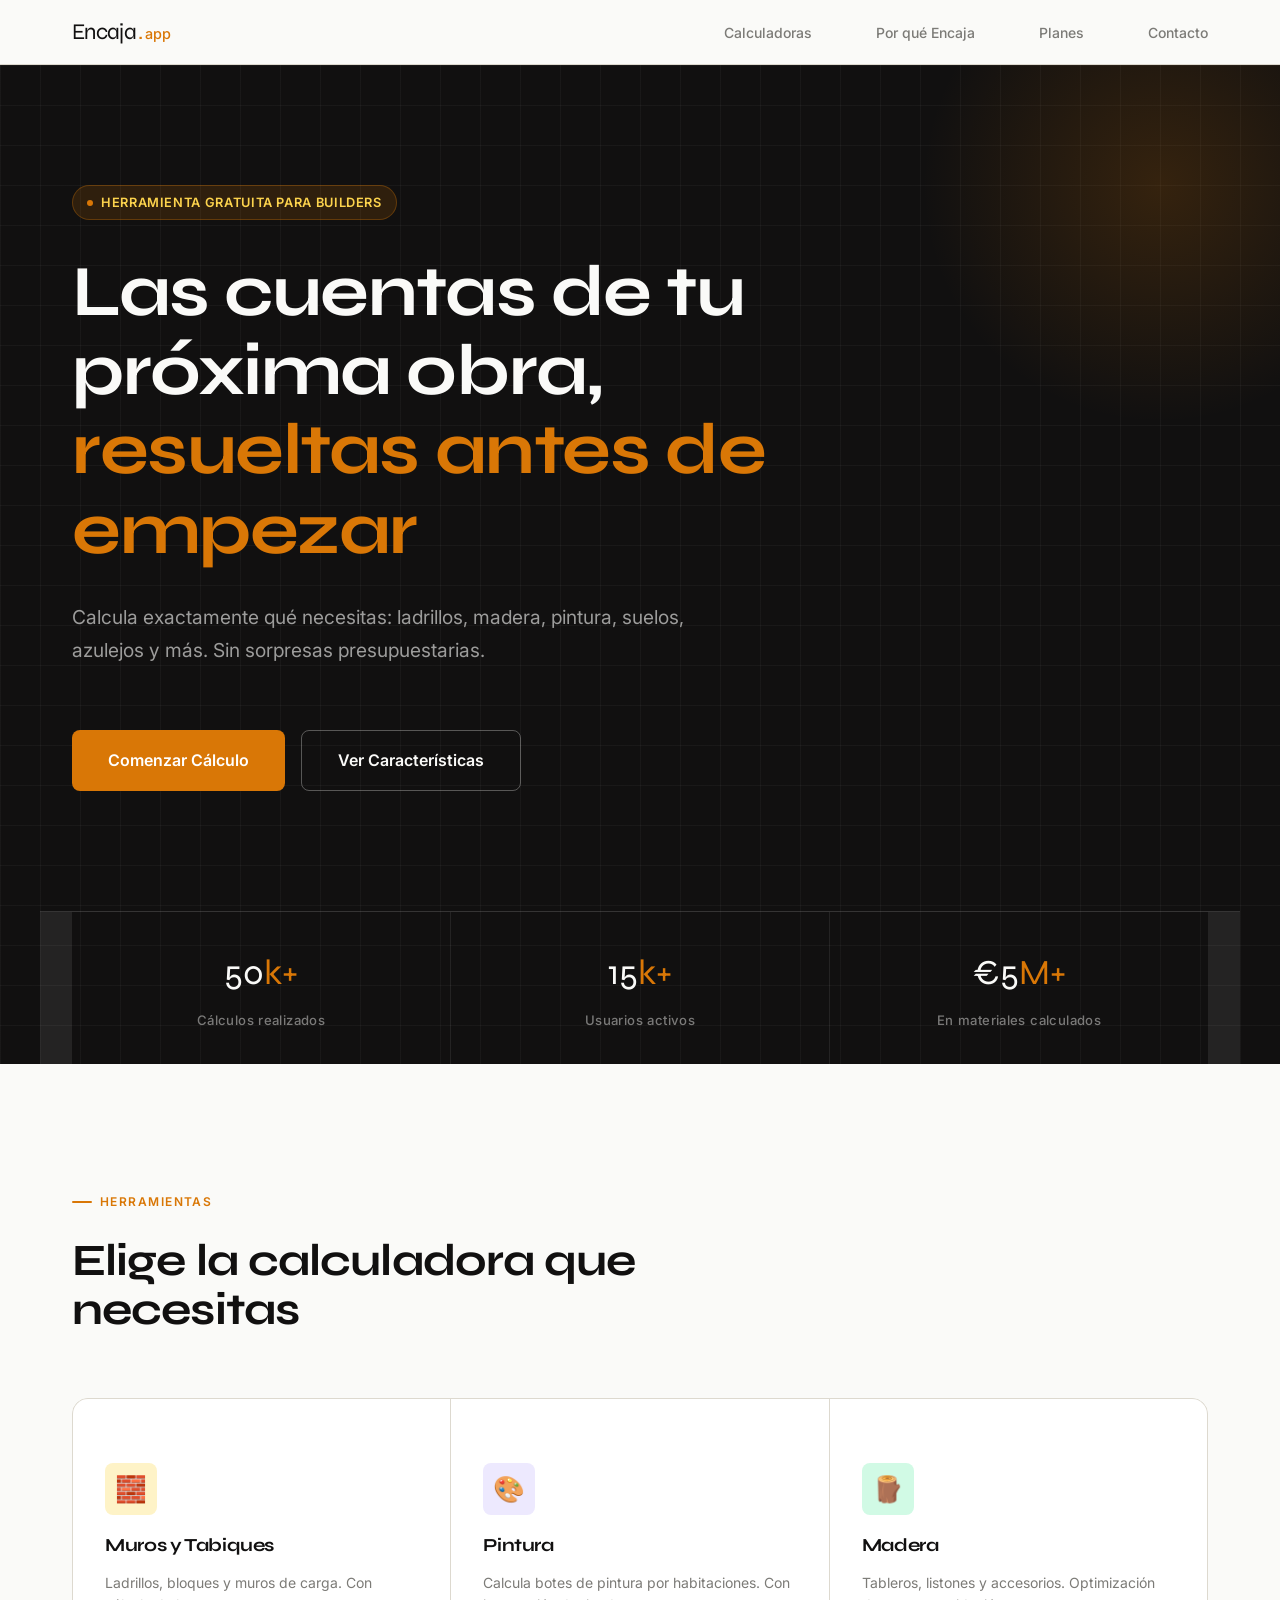
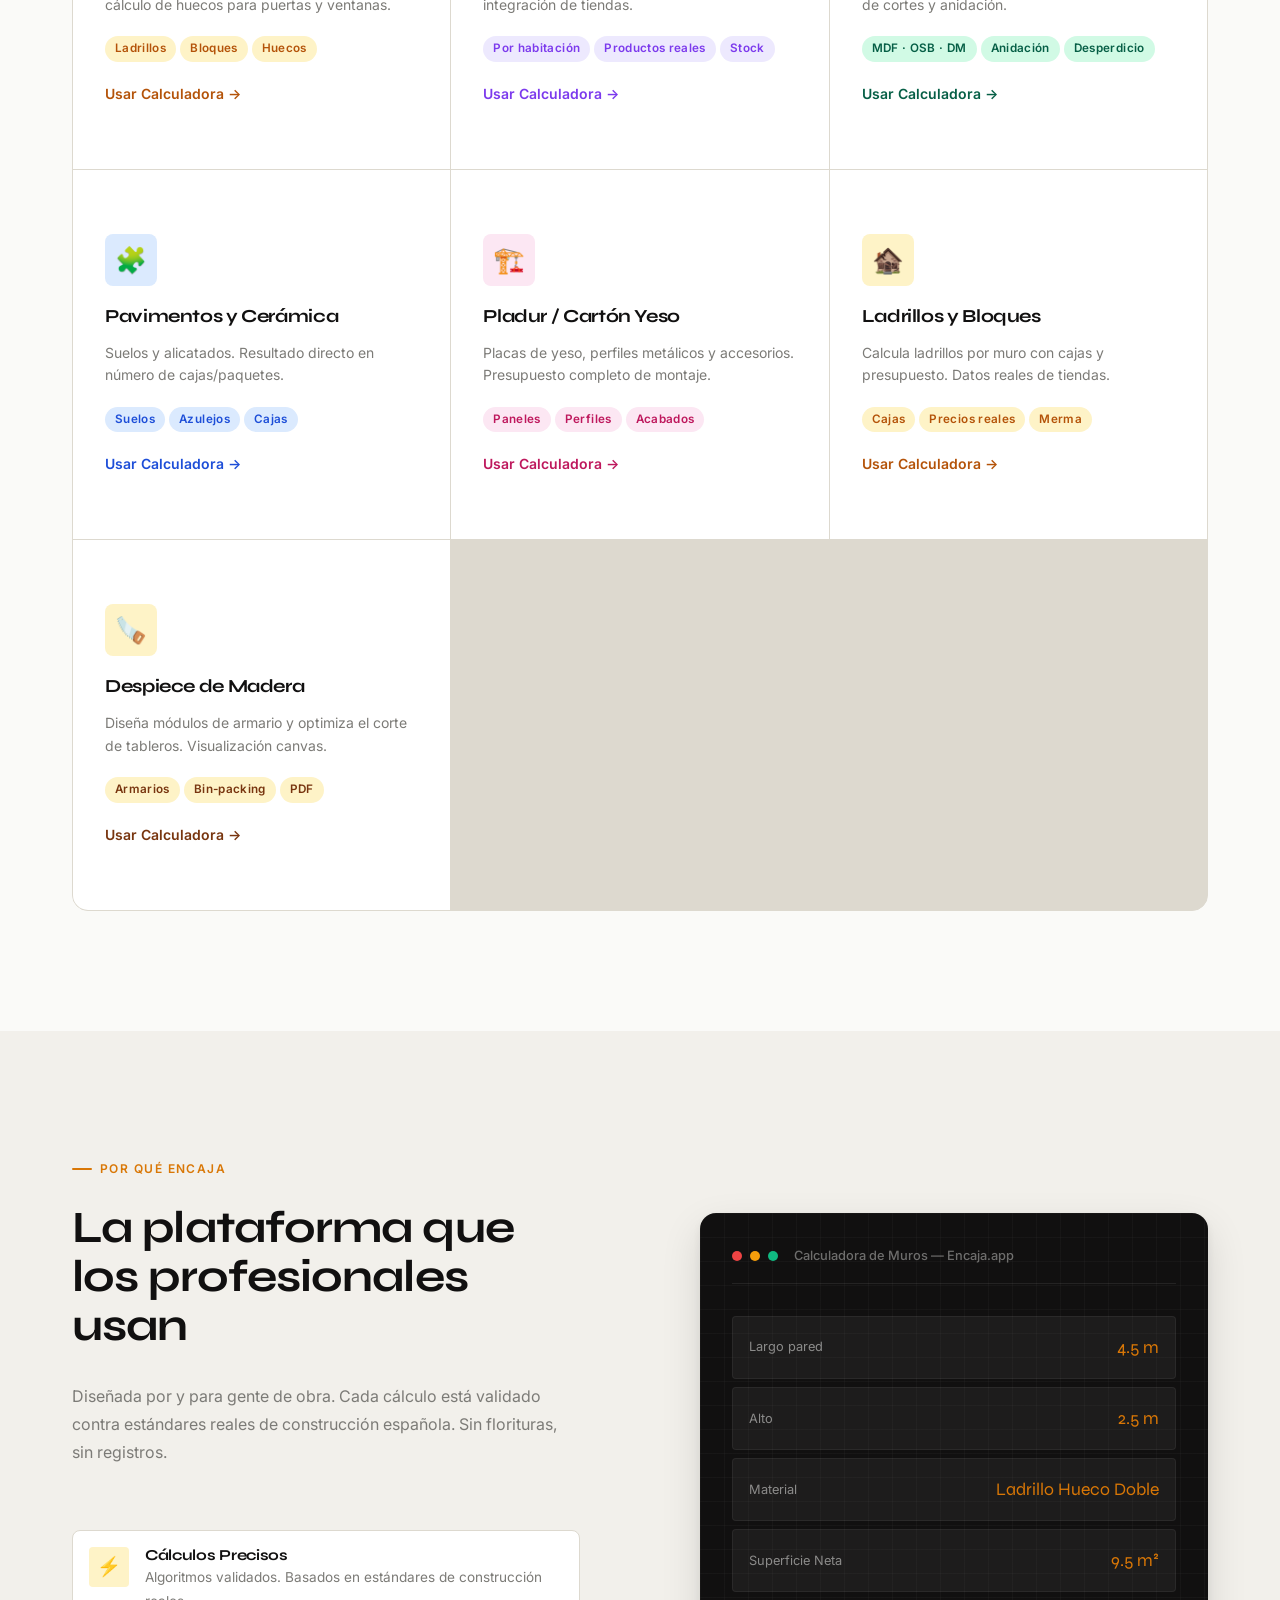
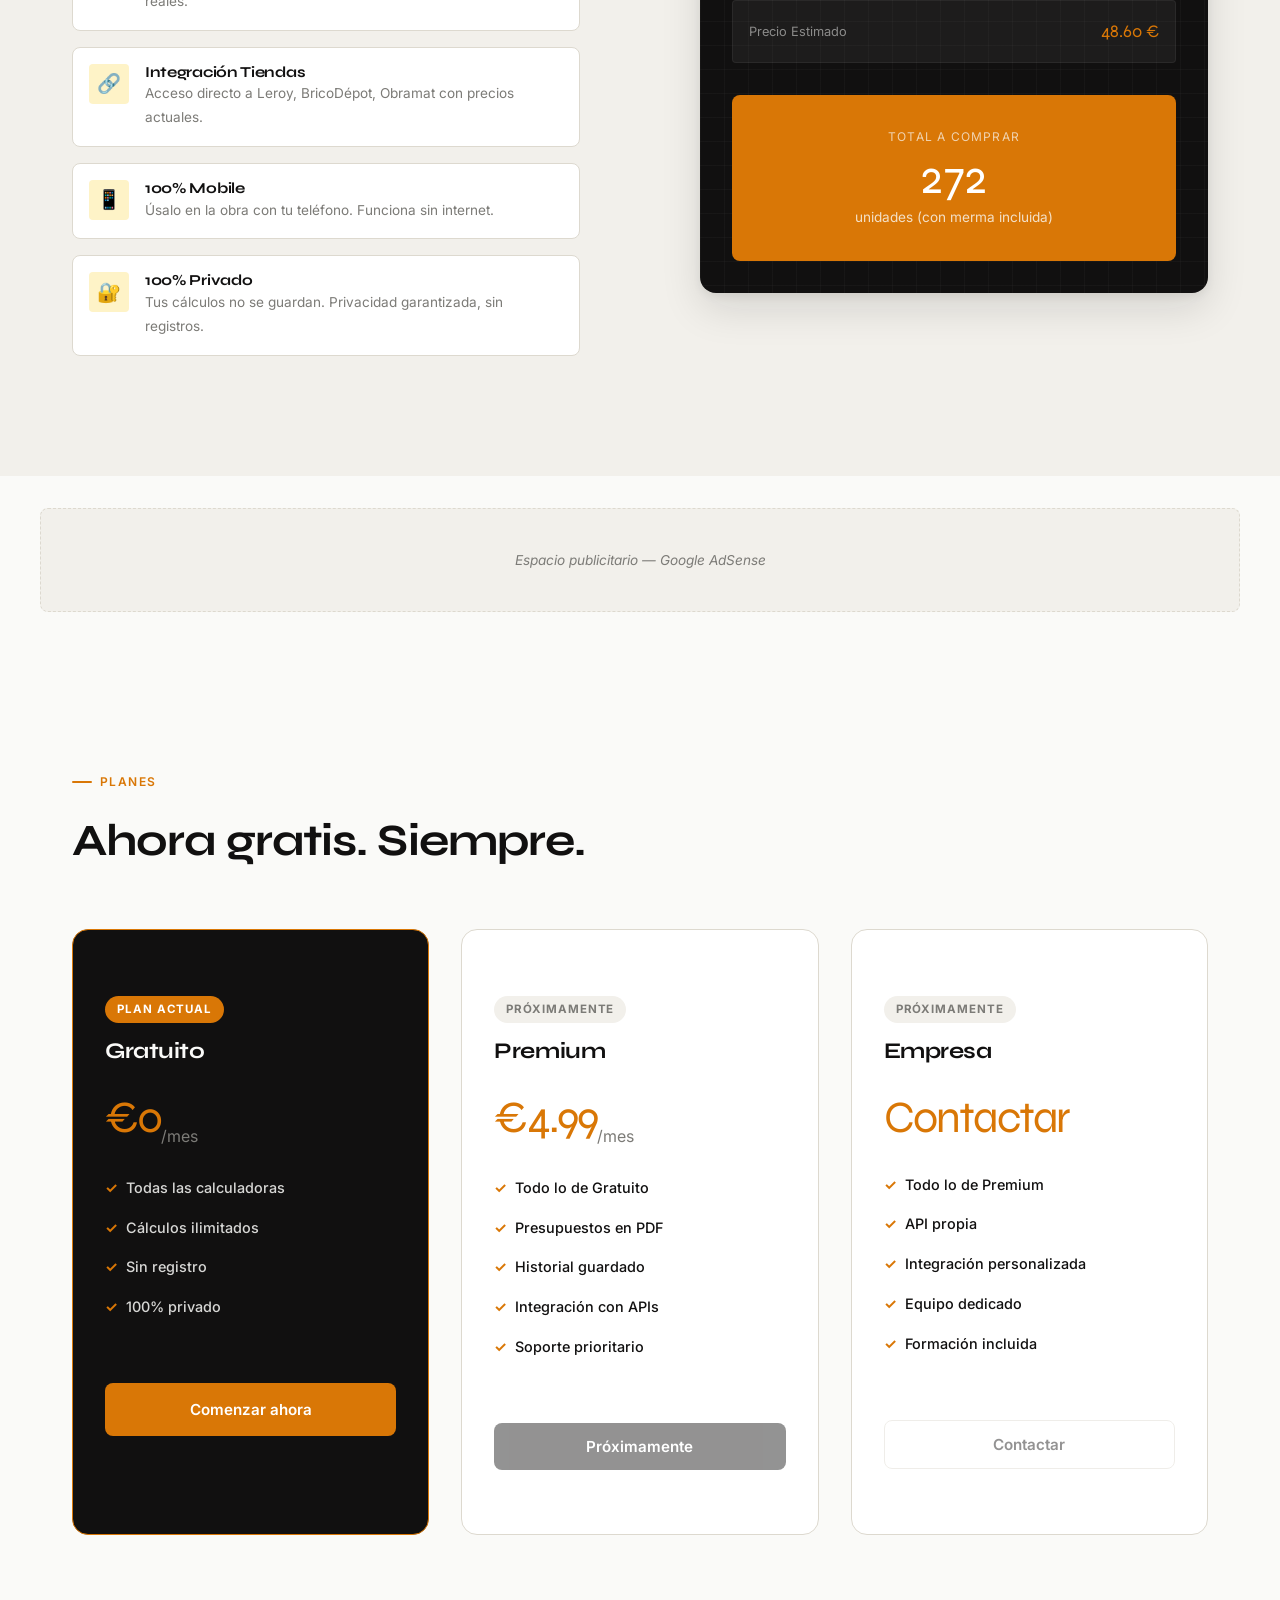
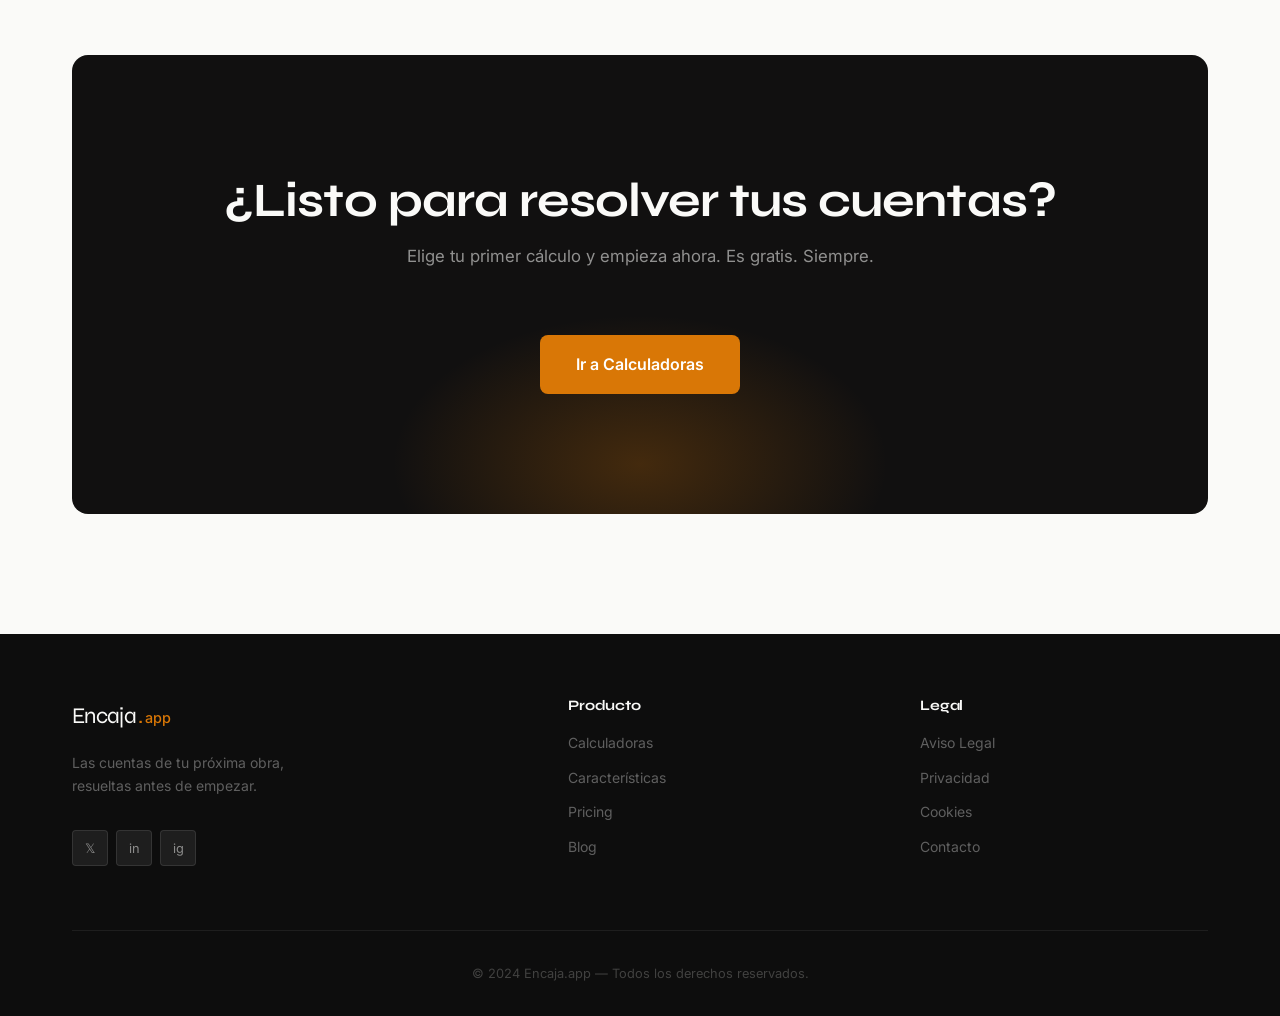
==== index.html @ 789b79a7 "v1.0 — Encaja.app completo: 7 calculadoras con productos reales - Muros y Tabiques (selector de ladr" ====
<!DOCTYPE html>
<html lang="es">
<head>
    <meta charset="UTF-8">
    <meta name="viewport" content="width=device-width, initial-scale=1.0">
    <meta name="description" content="Encaja.app - Las cuentas de tu próxima obra, resueltas antes de empezar. Calcula ladrillos, madera, pintura, suelos y más.">
    <title>Encaja.app - Calculadoras de Construcción</title>

    <!-- Fuentes: Syne (display) + Inter (body) -->
    <link rel="preconnect" href="https://fonts.googleapis.com">
    <link rel="preconnect" href="https://fonts.gstatic.com" crossorigin>
    <link href="https://fonts.googleapis.com/css2?family=Syne:wght@700;800&family=Inter:wght@300;400;500;600&display=swap" rel="stylesheet">

    <style>
    /* ====================================================
       VARIABLES & TOKENS
    ==================================================== */
    :root {
        /* Core palette */
        --ink:      #111010;
        --clay:     #D97706;   /* ámbar cálido — acento principal */
        --clay-light: #FEF3C7;
        --sage:     #065F46;   /* verde oscuro — acento secundario */
        --chalk:    #FAFAF8;   /* fondo cálido */
        --stone:    #F2F0EB;   /* alternancia de secciones */
        --mist:     #DDD9CF;   /* bordes */
        --dust:     #7C7B77;   /* texto secundario */

        /* Colores únicos por calculadora */
        --c-muros:       #B45309;
        --c-pintura:     #7C3AED;
        --c-madera:      #065F46;
        --c-pavimentos:  #1D4ED8;
        --c-pladur:      #BE185D;

        /* Tipografía */
        --font-display: 'Syne', sans-serif;
        --font-body:    'Inter', sans-serif;

        /* Espaciado base */
        --space-xs: 4px;
        --space-sm: 8px;
        --space-md: 16px;
        --space-lg: 32px;
        --space-xl: 64px;
        --space-2xl: 120px;

        /* Border radius */
        --radius-sm:  4px;
        --radius-md:  8px;
        --radius-lg: 16px;

        /* Sombras */
        --shadow-sm: 0 1px 3px rgba(17,16,16,.08), 0 1px 2px rgba(17,16,16,.04);
        --shadow-md: 0 4px 12px rgba(17,16,16,.10), 0 2px 4px rgba(17,16,16,.06);
        --shadow-lg: 0 16px 40px rgba(17,16,16,.12), 0 4px 8px rgba(17,16,16,.06);

        /* Transiciones */
        --ease: cubic-bezier(.16,1,.3,1);
        --duration: 300ms;
    }

    /* ====================================================
       RESET
    ==================================================== */
    *, *::before, *::after { box-sizing: border-box; margin: 0; padding: 0; }

    html { scroll-behavior: smooth; font-size: 16px; }

    body {
        font-family: var(--font-body);
        background: var(--chalk);
        color: var(--ink);
        line-height: 1.65;
        -webkit-font-smoothing: antialiased;
    }

    img { display: block; max-width: 100%; }

    a { color: inherit; }

    h1, h2, h3, h4 {
        font-family: var(--font-display);
        line-height: 1.1;
        letter-spacing: -0.02em;
    }

    p { color: var(--dust); }

    /* ====================================================
       UTILIDADES
    ==================================================== */
    .container {
        width: min(1200px, 100%);
        margin-inline: auto;
        padding-inline: var(--space-lg);
    }

    @media (max-width: 768px) {
        .container { padding-inline: var(--space-md); }
    }

    .section-label {
        display: inline-flex;
        align-items: center;
        gap: var(--space-sm);
        font-size: .75rem;
        font-weight: 600;
        letter-spacing: .12em;
        text-transform: uppercase;
        color: var(--clay);
        margin-bottom: var(--space-md);
    }

    .section-label::before {
        content: '';
        display: block;
        width: 20px;
        height: 2px;
        background: var(--clay);
        border-radius: 2px;
    }

    /* ====================================================
       BOTONES
    ==================================================== */
    .btn {
        display: inline-flex;
        align-items: center;
        justify-content: center;
        gap: var(--space-sm);
        padding: 14px 28px;
        border-radius: var(--radius-md);
        font-family: var(--font-body);
        font-size: .95rem;
        font-weight: 600;
        text-decoration: none;
        border: none;
        cursor: pointer;
        transition: transform var(--duration) var(--ease),
                    box-shadow var(--duration) var(--ease),
                    background var(--duration) var(--ease);
        white-space: nowrap;
    }

    .btn-primary {
        background: var(--clay);
        color: white;
    }

    .btn-primary:hover {
        background: #B45309;
        transform: translateY(-2px);
        box-shadow: 0 8px 24px rgba(217,119,6,.35);
    }

    .btn-ghost {
        background: transparent;
        color: var(--chalk);
        border: 1.5px solid rgba(250,250,248,.3);
    }

    .btn-ghost:hover {
        background: rgba(250,250,248,.10);
        border-color: rgba(250,250,248,.6);
    }

    .btn-outline {
        background: white;
        color: var(--ink);
        border: 1.5px solid var(--mist);
    }

    .btn-outline:hover {
        border-color: var(--clay);
        color: var(--clay);
    }

    .btn-lg {
        padding: 16px 36px;
        font-size: 1rem;
    }

    .btn:disabled {
        opacity: .45;
        cursor: not-allowed;
        pointer-events: none;
    }

    /* ====================================================
       NAVBAR
    ==================================================== */
    .navbar {
        position: sticky;
        top: 0;
        z-index: 100;
        background: rgba(250,250,248,.95);
        backdrop-filter: blur(12px);
        border-bottom: 1px solid var(--mist);
    }

    .nav-inner {
        display: flex;
        align-items: center;
        justify-content: space-between;
        height: 64px;
    }

    .logo {
        display: flex;
        align-items: baseline;
        gap: 2px;
        text-decoration: none;
    }

    .logo-main {
        font-family: var(--font-display);
        font-size: 1.4rem;
        color: var(--ink);
        letter-spacing: -.03em;
    }

    .logo-dot {
        font-family: var(--font-display);
        font-size: 1.4rem;
        color: var(--clay);
    }

    .logo-ext {
        font-family: var(--font-body);
        font-size: .9rem;
        font-weight: 500;
        color: var(--clay);
    }

    .nav-links {
        display: flex;
        list-style: none;
        gap: var(--space-xl);
    }

    .nav-links a {
        text-decoration: none;
        font-size: .875rem;
        font-weight: 500;
        color: var(--dust);
        transition: color var(--duration);
    }

    .nav-links a:hover { color: var(--ink); }

    @media (max-width: 768px) {
        .nav-links { gap: var(--space-lg); }
        .nav-links a { font-size: .8rem; }
    }

    @media (max-width: 480px) {
        .nav-links { display: none; }
    }

    /* ====================================================
       HERO
    ==================================================== */
    .hero {
        background: var(--ink);
        color: var(--chalk);
        padding-top: var(--space-2xl);
        padding-bottom: 0;
        overflow: hidden;
        position: relative;
    }

    /* Patrón de cuadrícula de obra */
    .hero::before {
        content: '';
        position: absolute;
        inset: 0;
        background-image:
            linear-gradient(rgba(250,250,248,.04) 1px, transparent 1px),
            linear-gradient(90deg, rgba(250,250,248,.04) 1px, transparent 1px);
        background-size: 40px 40px;
        pointer-events: none;
    }

    /* Acento de color cálido en esquina */
    .hero::after {
        content: '';
        position: absolute;
        top: -120px;
        right: -120px;
        width: 480px;
        height: 480px;
        background: radial-gradient(circle, rgba(217,119,6,.18) 0%, transparent 70%);
        pointer-events: none;
    }

    .hero-inner {
        position: relative;
        z-index: 1;
    }

    .hero-tag {
        display: inline-flex;
        align-items: center;
        gap: var(--space-sm);
        background: rgba(217,119,6,.15);
        border: 1px solid rgba(217,119,6,.30);
        border-radius: 100px;
        padding: 6px 14px;
        font-size: .8rem;
        font-weight: 600;
        color: #FCD34D;
        letter-spacing: .05em;
        text-transform: uppercase;
        margin-bottom: var(--space-lg);
    }

    .hero-tag::before {
        content: '';
        display: block;
        width: 6px;
        height: 6px;
        background: var(--clay);
        border-radius: 50%;
    }

    .hero-title {
        font-size: clamp(2.4rem, 6vw, 4.5rem);
        color: var(--chalk);
        max-width: 14ch;
        margin-bottom: var(--space-lg);
    }

    .hero-title em {
        font-style: normal;
        color: var(--clay);
    }

    .hero-subtitle {
        font-size: clamp(1rem, 2vw, 1.2rem);
        color: rgba(250,250,248,.6);
        max-width: 52ch;
        font-weight: 400;
        margin-bottom: var(--space-xl);
        line-height: 1.7;
    }

    .hero-cta {
        display: flex;
        gap: var(--space-md);
        flex-wrap: wrap;
    }

    .hero-bottom {
        margin-top: var(--space-2xl);
        border-top: 1px solid rgba(250,250,248,.08);
        display: grid;
        grid-template-columns: repeat(3, 1fr);
        gap: 1px;
        background: rgba(250,250,248,.08);
    }

    .hero-stat {
        padding: var(--space-lg) 0;
        text-align: center;
        background: var(--ink);
    }

    .hero-stat-num {
        font-family: var(--font-display);
        font-size: 2.2rem;
        color: var(--chalk);
        display: block;
        margin-bottom: var(--space-xs);
    }

    .hero-stat-num span {
        color: var(--clay);
    }

    .hero-stat-label {
        font-size: .82rem;
        color: rgba(250,250,248,.45);
        font-weight: 500;
        letter-spacing: .03em;
    }

    @media (max-width: 768px) {
        .hero { padding-top: var(--space-xl); }
        .hero-bottom { grid-template-columns: 1fr; }
        .hero-stat { padding: var(--space-md); }
        .hero-cta { flex-direction: column; }
        .hero-cta .btn { width: 100%; justify-content: center; }
    }

    /* ====================================================
       CALCULADORAS SECTION
    ==================================================== */
    .section-calculadoras {
        padding-top: var(--space-2xl);
        padding-bottom: var(--space-2xl);
    }

    .section-head {
        margin-bottom: var(--space-xl);
    }

    .section-head h2 {
        font-size: clamp(1.8rem, 4vw, 2.8rem);
        color: var(--ink);
        margin-top: var(--space-sm);
        max-width: 22ch;
    }

    .calc-grid {
        display: grid;
        grid-template-columns: repeat(3, 1fr);
        gap: 1px;
        background: var(--mist);
        border: 1px solid var(--mist);
        border-radius: var(--radius-lg);
        overflow: hidden;
    }

    @media (max-width: 1024px) {
        .calc-grid { grid-template-columns: repeat(2, 1fr); }
    }

    @media (max-width: 480px) {
        .calc-grid { grid-template-columns: 1fr; }
    }

    .calc-card {
        background: white;
        padding: var(--space-xl) var(--space-lg);
        text-decoration: none;
        color: inherit;
        display: flex;
        flex-direction: column;
        gap: var(--space-md);
        position: relative;
        transition: background var(--duration) var(--ease), transform var(--duration) var(--ease);
        overflow: hidden;
    }

    /* Barra lateral coloreada */
    .calc-card::before {
        content: '';
        position: absolute;
        left: 0;
        top: var(--space-lg);
        bottom: var(--space-lg);
        width: 3px;
        border-radius: 0 2px 2px 0;
        background: var(--card-color, var(--clay));
        opacity: 0;
        transition: opacity var(--duration) var(--ease), top var(--duration) var(--ease), bottom var(--duration) var(--ease);
    }

    .calc-card:hover { background: var(--chalk); }
    .calc-card:hover::before { opacity: 1; }

    .calc-card-icon {
        width: 52px;
        height: 52px;
        border-radius: var(--radius-md);
        display: flex;
        align-items: center;
        justify-content: center;
        font-size: 1.6rem;
        background: var(--card-bg, #FEF3C7);
        margin-bottom: var(--space-xs);
        transition: transform var(--duration) var(--ease);
    }

    .calc-card:hover .calc-card-icon {
        transform: scale(1.08);
    }

    .calc-card h3 {
        font-size: 1.15rem;
        color: var(--ink);
        font-family: var(--font-display);
    }

    .calc-card p {
        font-size: .875rem;
        line-height: 1.6;
        flex: 1;
    }

    .calc-tags {
        display: flex;
        flex-wrap: wrap;
        gap: var(--space-xs);
        margin-top: var(--space-xs);
    }

    .calc-tag {
        font-size: .73rem;
        font-weight: 600;
        padding: 3px 10px;
        border-radius: 100px;
        color: var(--card-color, var(--clay));
        background: var(--card-bg, #FEF3C7);
        letter-spacing: .03em;
    }

    .calc-cta {
        display: flex;
        align-items: center;
        gap: var(--space-xs);
        font-size: .875rem;
        font-weight: 600;
        color: var(--card-color, var(--clay));
        margin-top: var(--space-xs);
        transition: gap var(--duration) var(--ease);
    }

    .calc-card:hover .calc-cta { gap: var(--space-sm); }

    .calc-cta::after {
        content: '→';
        transition: transform var(--duration) var(--ease);
    }

    /* Colores individuales por calculadora */
    .calc-muros {
        --card-color: var(--c-muros);
        --card-bg: #FEF3C7;
    }

    .calc-pintura {
        --card-color: var(--c-pintura);
        --card-bg: #EDE9FE;
    }

    .calc-madera {
        --card-color: var(--c-madera);
        --card-bg: #D1FAE5;
    }

    .calc-pavimentos {
        --card-color: var(--c-pavimentos);
        --card-bg: #DBEAFE;
    }

    .calc-pladur {
        --card-color: var(--c-pladur);
        --card-bg: #FCE7F3;
    }

    .calc-depiece {
        --card-color: #78350F;
        --card-bg: #FEF3C7;
    }

    /* ====================================================
       FEATURES SECTION
    ==================================================== */
    .section-features {
        background: var(--stone);
        padding-top: var(--space-2xl);
        padding-bottom: var(--space-2xl);
    }

    .features-layout {
        display: grid;
        grid-template-columns: 1fr 1fr;
        gap: var(--space-2xl);
        align-items: center;
    }

    @media (max-width: 768px) {
        .features-layout {
            grid-template-columns: 1fr;
            gap: var(--space-xl);
        }
    }

    .features-copy h2 {
        font-size: clamp(1.8rem, 4vw, 2.8rem);
        color: var(--ink);
        margin-top: var(--space-sm);
        margin-bottom: var(--space-lg);
    }

    .features-copy p {
        font-size: 1rem;
        line-height: 1.75;
        margin-bottom: var(--space-xl);
    }

    .features-list {
        display: flex;
        flex-direction: column;
        gap: var(--space-md);
    }

    .feature-item {
        display: flex;
        gap: var(--space-md);
        align-items: flex-start;
        padding: var(--space-md);
        background: white;
        border-radius: var(--radius-md);
        border: 1px solid var(--mist);
        transition: box-shadow var(--duration) var(--ease), transform var(--duration) var(--ease);
    }

    .feature-item:hover {
        box-shadow: var(--shadow-md);
        transform: translateX(4px);
    }

    .feature-ico {
        width: 40px;
        height: 40px;
        min-width: 40px;
        border-radius: var(--radius-sm);
        background: var(--clay-light);
        display: flex;
        align-items: center;
        justify-content: center;
        font-size: 1.2rem;
    }

    .feature-text h4 {
        font-size: .95rem;
        color: var(--ink);
        margin-bottom: 2px;
    }

    .feature-text p {
        font-size: .85rem;
        margin: 0;
    }

    /* Panel de mockup derecho */
    .features-visual {
        background: var(--ink);
        border-radius: var(--radius-lg);
        padding: var(--space-lg);
        color: var(--chalk);
        box-shadow: var(--shadow-lg);
        position: relative;
        overflow: hidden;
    }

    .features-visual::before {
        content: '';
        position: absolute;
        inset: 0;
        background-image:
            linear-gradient(rgba(250,250,248,.03) 1px, transparent 1px),
            linear-gradient(90deg, rgba(250,250,248,.03) 1px, transparent 1px);
        background-size: 24px 24px;
    }

    .mockup-header {
        position: relative;
        z-index: 1;
        display: flex;
        align-items: center;
        gap: var(--space-sm);
        margin-bottom: var(--space-lg);
        padding-bottom: var(--space-md);
        border-bottom: 1px solid rgba(250,250,248,.08);
    }

    .mockup-dot {
        width: 10px;
        height: 10px;
        border-radius: 50%;
    }

    .mockup-title {
        font-size: .8rem;
        color: rgba(250,250,248,.4);
        font-weight: 500;
        margin-left: var(--space-sm);
    }

    .mockup-row {
        position: relative;
        z-index: 1;
        display: flex;
        justify-content: space-between;
        align-items: center;
        padding: var(--space-md);
        background: rgba(250,250,248,.05);
        border-radius: var(--radius-sm);
        margin-bottom: var(--space-sm);
        border: 1px solid rgba(250,250,248,.06);
    }

    .mockup-row-label {
        font-size: .8rem;
        color: rgba(250,250,248,.5);
    }

    .mockup-row-val {
        font-family: var(--font-display);
        font-size: 1.1rem;
        color: var(--clay);
    }

    .mockup-result {
        position: relative;
        z-index: 1;
        margin-top: var(--space-lg);
        background: var(--clay);
        border-radius: var(--radius-md);
        padding: var(--space-lg);
        text-align: center;
    }

    .mockup-result-label {
        font-size: .75rem;
        letter-spacing: .1em;
        text-transform: uppercase;
        color: rgba(250,250,248,.7);
        margin-bottom: var(--space-sm);
    }

    .mockup-result-num {
        font-family: var(--font-display);
        font-size: 3rem;
        color: white;
        line-height: 1;
    }

    .mockup-result-unit {
        font-size: .85rem;
        color: rgba(250,250,248,.8);
        margin-top: var(--space-xs);
    }

    /* ====================================================
       AD SECTION
    ==================================================== */
    .ad-section {
        padding: var(--space-lg) 0;
    }

    .ad-placeholder {
        background: var(--stone);
        border: 1px dashed var(--mist);
        border-radius: var(--radius-md);
        padding: 40px 20px;
        text-align: center;
    }

    .ad-text {
        color: var(--dust);
        font-size: .85rem;
        font-style: italic;
    }

    /* ====================================================
       PRICING SECTION
    ==================================================== */
    .section-pricing {
        padding-top: var(--space-2xl);
        padding-bottom: var(--space-2xl);
    }

    .pricing-grid {
        display: grid;
        grid-template-columns: repeat(3, 1fr);
        gap: var(--space-lg);
        margin-top: var(--space-xl);
    }

    @media (max-width: 1024px) {
        .pricing-grid { grid-template-columns: repeat(2, 1fr); }
    }

    @media (max-width: 768px) {
        .pricing-grid { grid-template-columns: 1fr; }
    }

    .pricing-card {
        background: white;
        border: 1.5px solid var(--mist);
        border-radius: var(--radius-lg);
        padding: var(--space-xl) var(--space-lg);
        position: relative;
        transition: box-shadow var(--duration) var(--ease), transform var(--duration) var(--ease);
    }

    .pricing-card:hover {
        box-shadow: var(--shadow-md);
        transform: translateY(-4px);
    }

    .pricing-card.is-current {
        border-color: var(--clay);
        background: var(--ink);
        color: var(--chalk);
    }

    .pricing-badge {
        display: inline-block;
        font-size: .72rem;
        font-weight: 700;
        letter-spacing: .08em;
        text-transform: uppercase;
        padding: 4px 12px;
        border-radius: 100px;
        margin-bottom: var(--space-md);
    }

    .is-current .pricing-badge {
        background: var(--clay);
        color: white;
    }

    .pricing-card:not(.is-current) .pricing-badge {
        background: var(--stone);
        color: var(--dust);
    }

    .pricing-card h3 {
        font-size: 1.4rem;
        margin-bottom: var(--space-sm);
        color: inherit;
    }

    .is-current h3 { color: var(--chalk); }

    .pricing-price {
        font-family: var(--font-display);
        font-size: 2.8rem;
        line-height: 1;
        letter-spacing: -.04em;
        margin: var(--space-lg) 0;
        color: var(--clay);
    }

    .pricing-price sub {
        font-family: var(--font-body);
        font-size: 1rem;
        color: var(--dust);
        font-weight: 400;
        letter-spacing: 0;
    }

    .pricing-features {
        list-style: none;
        margin-bottom: var(--space-xl);
        display: flex;
        flex-direction: column;
        gap: var(--space-md);
    }

    .pricing-features li {
        display: flex;
        gap: var(--space-sm);
        font-size: .9rem;
        color: var(--ink);
        font-weight: 500;
    }

    .is-current .pricing-features li { color: rgba(250,250,248,.85); }

    .pricing-features li::before {
        content: '✓';
        color: var(--clay);
        font-weight: 700;
    }

    .pricing-card .btn { width: 100%; }

    .pricing-card:not(.is-current) .btn-primary {
        background: var(--ink);
        color: white;
    }

    /* ====================================================
       CTA SECTION
    ==================================================== */
    .section-cta {
        padding-top: 0;
        padding-bottom: var(--space-2xl);
    }

    .cta-inner {
        background: var(--ink);
        border-radius: var(--radius-lg);
        padding: var(--space-2xl) var(--space-xl);
        text-align: center;
        position: relative;
        overflow: hidden;
    }

    .cta-inner::before {
        content: '';
        position: absolute;
        bottom: -100px;
        left: 50%;
        transform: translateX(-50%);
        width: 500px;
        height: 300px;
        background: radial-gradient(ellipse, rgba(217,119,6,.25) 0%, transparent 70%);
        pointer-events: none;
    }

    .cta-inner h2 {
        font-size: clamp(1.8rem, 4vw, 3rem);
        color: var(--chalk);
        position: relative;
        z-index: 1;
        margin-bottom: var(--space-md);
    }

    .cta-inner p {
        color: rgba(250,250,248,.55);
        font-size: 1.05rem;
        margin-bottom: var(--space-xl);
        position: relative;
        z-index: 1;
    }

    .cta-inner .btn-primary { position: relative; z-index: 1; }

    /* ====================================================
       FOOTER
    ==================================================== */
    .footer {
        background: #0D0D0D;
        padding-top: var(--space-xl);
        padding-bottom: var(--space-lg);
    }

    .footer-grid {
        display: grid;
        grid-template-columns: 1.5fr 1fr 1fr;
        gap: var(--space-xl);
        padding-bottom: var(--space-xl);
        border-bottom: 1px solid rgba(250,250,248,.07);
        margin-bottom: var(--space-lg);
    }

    @media (max-width: 768px) {
        .footer-grid { grid-template-columns: 1fr 1fr; }
    }

    @media (max-width: 480px) {
        .footer-grid { grid-template-columns: 1fr; }
    }

    .footer-brand .logo-main { color: var(--chalk); }

    .footer-brand p {
        font-size: .875rem;
        color: rgba(250,250,248,.35);
        margin-top: var(--space-md);
        margin-bottom: var(--space-lg);
        line-height: 1.7;
        max-width: 28ch;
    }

    .social-links {
        display: flex;
        gap: var(--space-sm);
    }

    .social-links a {
        width: 36px;
        height: 36px;
        border-radius: var(--radius-sm);
        background: rgba(250,250,248,.07);
        border: 1px solid rgba(250,250,248,.1);
        display: flex;
        align-items: center;
        justify-content: center;
        font-size: .8rem;
        color: rgba(250,250,248,.5);
        text-decoration: none;
        transition: background var(--duration), color var(--duration);
    }

    .social-links a:hover {
        background: var(--clay);
        color: white;
        border-color: var(--clay);
    }

    .footer-col h4 {
        font-family: var(--font-display);
        font-size: .9rem;
        color: var(--chalk);
        margin-bottom: var(--space-md);
        letter-spacing: -.01em;
    }

    .footer-col ul { list-style: none; }

    .footer-col li + li { margin-top: var(--space-sm); }

    .footer-col a {
        text-decoration: none;
        font-size: .875rem;
        color: rgba(250,250,248,.35);
        transition: color var(--duration);
    }

    .footer-col a:hover { color: rgba(250,250,248,.8); }

    .footer-bottom {
        display: flex;
        justify-content: center;
        align-items: center;
    }

    .footer-bottom p {
        font-size: .8rem;
        color: rgba(250,250,248,.22);
    }

    /* ====================================================
       PRINT
    ==================================================== */
    @media print {
        .navbar, .ad-section, .section-cta, .footer { display: none; }
    }

    </style>
</head>
<body>

    <!-- ====== NAVBAR ====== -->
    <header role="banner">
        <nav class="navbar" aria-label="Navegación principal">
            <div class="container nav-inner">
                <a href="#" class="logo" aria-label="Encaja.app inicio">
                    <span class="logo-main">Encaja</span><span class="logo-dot">.</span><span class="logo-ext">app</span>
                </a>
                <ul class="nav-links" role="list">
                    <li><a href="#calculadoras">Calculadoras</a></li>
                    <li><a href="#features">Por qué Encaja</a></li>
                    <li><a href="#pricing">Planes</a></li>
                    <li><a href="#contact">Contacto</a></li>
                </ul>
            </div>
        </nav>
    </header>

    <div class="app-container">

        <!-- ====== HERO ====== -->
        <section class="hero" aria-labelledby="hero-heading">
            <div class="container hero-inner">
                <div class="hero-tag">Herramienta gratuita para builders</div>

                <h1 class="hero-title" id="hero-heading">
                    Las cuentas de tu próxima obra,<br>
                    <em>resueltas antes de empezar</em>
                </h1>

                <p class="hero-subtitle">
                    Calcula exactamente qué necesitas: ladrillos, madera, pintura, suelos, azulejos y más.
                    Sin sorpresas presupuestarias.
                </p>

                <div class="hero-cta">
                    <a href="#calculadoras" class="btn btn-primary btn-lg">Comenzar Cálculo</a>
                    <a href="#features" class="btn btn-ghost btn-lg">Ver Características</a>
                </div>
            </div>

            <div class="hero-bottom container">
                <div class="hero-stat">
                    <span class="hero-stat-num">50<span>k+</span></span>
                    <span class="hero-stat-label">Cálculos realizados</span>
                </div>
                <div class="hero-stat">
                    <span class="hero-stat-num">15<span>k+</span></span>
                    <span class="hero-stat-label">Usuarios activos</span>
                </div>
                <div class="hero-stat">
                    <span class="hero-stat-num">€5<span>M+</span></span>
                    <span class="hero-stat-label">En materiales calculados</span>
                </div>
            </div>
        </section>

        <!-- ====== CALCULADORAS ====== -->
        <section class="section-calculadoras" id="calculadoras" aria-labelledby="calcs-heading">
            <div class="container">
                <div class="section-head">
                    <span class="section-label">Herramientas</span>
                    <h2 id="calcs-heading">Elige la calculadora que necesitas</h2>
                </div>

                <div class="calc-grid" role="list">

                    <!-- Muros y Tabiques -->
                    <a href="calculadoras/muros.html" class="calc-card calc-muros" role="listitem" aria-label="Abrir calculadora de Muros y Tabiques">
                        <div class="calc-card-icon" aria-hidden="true">🧱</div>
                        <h3>Muros y Tabiques</h3>
                        <p>Ladrillos, bloques y muros de carga. Con cálculo de huecos para puertas y ventanas.</p>
                        <div class="calc-tags" aria-label="Características">
                            <span class="calc-tag">Ladrillos</span>
                            <span class="calc-tag">Bloques</span>
                            <span class="calc-tag">Huecos</span>
                        </div>
                        <span class="calc-cta">Usar Calculadora</span>
                    </a>

                    <!-- Pintura -->
                    <a href="calculadoras/pintura.html" class="calc-card calc-pintura" role="listitem" aria-label="Abrir calculadora de Pintura">
                        <div class="calc-card-icon" aria-hidden="true">🎨</div>
                        <h3>Pintura</h3>
                        <p>Calcula botes de pintura por habitaciones. Con integración de tiendas.</p>
                        <div class="calc-tags" aria-label="Características">
                            <span class="calc-tag">Por habitación</span>
                            <span class="calc-tag">Productos reales</span>
                            <span class="calc-tag">Stock</span>
                        </div>
                        <span class="calc-cta">Usar Calculadora</span>
                    </a>

                    <!-- Madera / Despiece -->
                    <a href="calculadoras/depiece.html" class="calc-card calc-madera" role="listitem" aria-label="Abrir calculadora de Madera y Despiece">
                        <div class="calc-card-icon" aria-hidden="true">🪵</div>
                        <h3>Madera</h3>
                        <p>Tableros, listones y accesorios. Optimización de cortes y anidación.</p>
                        <div class="calc-tags" aria-label="Características">
                            <span class="calc-tag">MDF · OSB · DM</span>
                            <span class="calc-tag">Anidación</span>
                            <span class="calc-tag">Desperdicio</span>
                        </div>
                        <span class="calc-cta">Usar Calculadora</span>
                    </a>

                    <!-- Pavimentos -->
                    <a href="calculadoras/pavimentos.html" class="calc-card calc-pavimentos" role="listitem" aria-label="Abrir calculadora de Pavimentos y Cerámica">
                        <div class="calc-card-icon" aria-hidden="true">🧩</div>
                        <h3>Pavimentos y Cerámica</h3>
                        <p>Suelos y alicatados. Resultado directo en número de cajas/paquetes.</p>
                        <div class="calc-tags" aria-label="Características">
                            <span class="calc-tag">Suelos</span>
                            <span class="calc-tag">Azulejos</span>
                            <span class="calc-tag">Cajas</span>
                        </div>
                        <span class="calc-cta">Usar Calculadora</span>
                    </a>

                    <!-- Pladur / Cartón Yeso -->
                    <a href="calculadoras/pladur.html" class="calc-card calc-pladur" role="listitem" aria-label="Abrir calculadora de Pladur y Cartón Yeso">
                        <div class="calc-card-icon" aria-hidden="true">🏗️</div>
                        <h3>Pladur / Cartón Yeso</h3>
                        <p>Placas de yeso, perfiles metálicos y accesorios. Presupuesto completo de montaje.</p>
                        <div class="calc-tags" aria-label="Características">
                            <span class="calc-tag">Paneles</span>
                            <span class="calc-tag">Perfiles</span>
                            <span class="calc-tag">Acabados</span>
                        </div>
                        <span class="calc-cta">Usar Calculadora</span>
                    </a>

                    <!-- Ladrillos -->
                    <a href="calculadoras/ladrillos.html" class="calc-card calc-muros" role="listitem" aria-label="Abrir calculadora de Ladrillos">
                        <div class="calc-card-icon" aria-hidden="true">🏚️</div>
                        <h3>Ladrillos y Bloques</h3>
                        <p>Calcula ladrillos por muro con cajas y presupuesto. Datos reales de tiendas.</p>
                        <div class="calc-tags" aria-label="Características">
                            <span class="calc-tag">Cajas</span>
                            <span class="calc-tag">Precios reales</span>
                            <span class="calc-tag">Merma</span>
                        </div>
                        <span class="calc-cta">Usar Calculadora</span>
                    </a>

                    <!-- Despiece de Carpintería -->
                    <a href="calculadoras/depiece.html" class="calc-card calc-depiece" role="listitem" aria-label="Abrir calculadora de Despiece de Carpintería">
                        <div class="calc-card-icon" aria-hidden="true">🪚</div>
                        <h3>Despiece de Madera</h3>
                        <p>Diseña módulos de armario y optimiza el corte de tableros. Visualización canvas.</p>
                        <div class="calc-tags" aria-label="Características">
                            <span class="calc-tag">Armarios</span>
                            <span class="calc-tag">Bin-packing</span>
                            <span class="calc-tag">PDF</span>
                        </div>
                        <span class="calc-cta">Usar Calculadora</span>
                    </a>
                </div>
            </div>
        </section>

        <!-- ====== FEATURES ====== -->
        <section class="section-features" id="features" aria-labelledby="features-heading">
            <div class="container">
                <div class="features-layout">

                    <div class="features-copy">
                        <span class="section-label">Por qué Encaja</span>
                        <h2 id="features-heading">La plataforma que los profesionales usan</h2>
                        <p>
                            Diseñada por y para gente de obra. Cada cálculo está validado contra
                            estándares reales de construcción española. Sin florituras, sin registros.
                        </p>

                        <div class="features-list" role="list">
                            <div class="feature-item" role="listitem">
                                <div class="feature-ico" aria-hidden="true">⚡</div>
                                <div class="feature-text">
                                    <h4>Cálculos Precisos</h4>
                                    <p>Algoritmos validados. Basados en estándares de construcción reales.</p>
                                </div>
                            </div>
                            <div class="feature-item" role="listitem">
                                <div class="feature-ico" aria-hidden="true">🔗</div>
                                <div class="feature-text">
                                    <h4>Integración Tiendas</h4>
                                    <p>Acceso directo a Leroy, BricoDépot, Obramat con precios actuales.</p>
                                </div>
                            </div>
                            <div class="feature-item" role="listitem">
                                <div class="feature-ico" aria-hidden="true">📱</div>
                                <div class="feature-text">
                                    <h4>100% Mobile</h4>
                                    <p>Úsalo en la obra con tu teléfono. Funciona sin internet.</p>
                                </div>
                            </div>
                            <div class="feature-item" role="listitem">
                                <div class="feature-ico" aria-hidden="true">🔐</div>
                                <div class="feature-text">
                                    <h4>100% Privado</h4>
                                    <p>Tus cálculos no se guardan. Privacidad garantizada, sin registros.</p>
                                </div>
                            </div>
                        </div>
                    </div>

                    <!-- Mockup visual -->
                    <div class="features-visual" aria-hidden="true">
                        <div class="mockup-header">
                            <span class="mockup-dot" style="background:#EF4444"></span>
                            <span class="mockup-dot" style="background:#F59E0B"></span>
                            <span class="mockup-dot" style="background:#10B981"></span>
                            <span class="mockup-title">Calculadora de Muros — Encaja.app</span>
                        </div>

                        <div class="mockup-row">
                            <span class="mockup-row-label">Largo pared</span>
                            <span class="mockup-row-val">4.5 m</span>
                        </div>
                        <div class="mockup-row">
                            <span class="mockup-row-label">Alto</span>
                            <span class="mockup-row-val">2.5 m</span>
                        </div>
                        <div class="mockup-row">
                            <span class="mockup-row-label">Material</span>
                            <span class="mockup-row-val">Ladrillo Hueco Doble</span>
                        </div>
                        <div class="mockup-row">
                            <span class="mockup-row-label">Superficie Neta</span>
                            <span class="mockup-row-val">9.5 m²</span>
                        </div>
                        <div class="mockup-row">
                            <span class="mockup-row-label">Precio Estimado</span>
                            <span class="mockup-row-val">48.60 €</span>
                        </div>

                        <div class="mockup-result">
                            <div class="mockup-result-label">Total a Comprar</div>
                            <div class="mockup-result-num">272</div>
                            <div class="mockup-result-unit">unidades (con merma incluida)</div>
                        </div>
                    </div>

                </div>
            </div>
        </section>

        <!-- ====== ANUNCIO ====== -->
        <div class="ad-section container">
            <div class="ad-placeholder">
                <p class="ad-text">Espacio publicitario — Google AdSense</p>
            </div>
        </div>

        <!-- ====== PRICING ====== -->
        <section class="section-pricing" id="pricing" aria-labelledby="pricing-heading">
            <div class="container">
                <div class="section-head">
                    <span class="section-label">Planes</span>
                    <h2 id="pricing-heading">Ahora gratis. Siempre.</h2>
                </div>

                <div class="pricing-grid">

                    <!-- Gratuito -->
                    <div class="pricing-card is-current">
                        <span class="pricing-badge">Plan Actual</span>
                        <h3>Gratuito</h3>
                        <p class="pricing-price">€0<sub>/mes</sub></p>
                        <ul class="pricing-features" aria-label="Características del plan gratuito">
                            <li>Todas las calculadoras</li>
                            <li>Cálculos ilimitados</li>
                            <li>Sin registro</li>
                            <li>100% privado</li>
                        </ul>
                        <a href="#calculadoras" class="btn btn-primary">Comenzar ahora</a>
                    </div>

                    <!-- Premium -->
                    <div class="pricing-card">
                        <span class="pricing-badge">Próximamente</span>
                        <h3>Premium</h3>
                        <p class="pricing-price">€4.99<sub>/mes</sub></p>
                        <ul class="pricing-features" aria-label="Características del plan premium">
                            <li>Todo lo de Gratuito</li>
                            <li>Presupuestos en PDF</li>
                            <li>Historial guardado</li>
                            <li>Integración con APIs</li>
                            <li>Soporte prioritario</li>
                        </ul>
                        <button class="btn btn-primary" disabled>Próximamente</button>
                    </div>

                    <!-- Empresa -->
                    <div class="pricing-card">
                        <span class="pricing-badge">Próximamente</span>
                        <h3>Empresa</h3>
                        <p class="pricing-price">Contactar</p>
                        <ul class="pricing-features" aria-label="Características del plan empresa">
                            <li>Todo lo de Premium</li>
                            <li>API propia</li>
                            <li>Integración personalizada</li>
                            <li>Equipo dedicado</li>
                            <li>Formación incluida</li>
                        </ul>
                        <button class="btn btn-outline" disabled>Contactar</button>
                    </div>

                </div>
            </div>
        </section>

        <!-- ====== CTA ====== -->
        <section class="section-cta" aria-label="Llamada a la acción">
            <div class="container">
                <div class="cta-inner">
                    <h2>¿Listo para resolver tus cuentas?</h2>
                    <p>Elige tu primer cálculo y empieza ahora. Es gratis. Siempre.</p>
                    <a href="#calculadoras" class="btn btn-primary btn-lg">Ir a Calculadoras</a>
                </div>
            </div>
        </section>

        <!-- ====== FOOTER ====== -->
        <footer class="footer" id="contact" role="contentinfo">
            <div class="container">
                <div class="footer-grid">

                    <div class="footer-brand">
                        <a href="#" class="logo" aria-label="Encaja.app">
                            <span class="logo-main">Encaja</span><span class="logo-dot">.</span><span class="logo-ext">app</span>
                        </a>
                        <p>Las cuentas de tu próxima obra, resueltas antes de empezar.</p>
                        <div class="social-links" aria-label="Redes sociales">
                            <a href="#" aria-label="Twitter">𝕏</a>
                            <a href="#" aria-label="LinkedIn">in</a>
                            <a href="#" aria-label="Instagram">ig</a>
                        </div>
                    </div>

                    <div class="footer-col">
                        <h4>Producto</h4>
                        <ul>
                            <li><a href="#calculadoras">Calculadoras</a></li>
                            <li><a href="#features">Características</a></li>
                            <li><a href="#pricing">Pricing</a></li>
                            <li><a href="#">Blog</a></li>
                        </ul>
                    </div>

                    <div class="footer-col">
                        <h4>Legal</h4>
                        <ul>
                            <li><a href="#">Aviso Legal</a></li>
                            <li><a href="#">Privacidad</a></li>
                            <li><a href="#">Cookies</a></li>
                            <li><a href="#">Contacto</a></li>
                        </ul>
                    </div>

                </div>

                <div class="footer-bottom">
                    <p>&copy; 2024 Encaja.app — Todos los derechos reservados.</p>
                </div>
            </div>
        </footer>

    </div>

    <script src="js/app.js"></script>
</body>
</html>
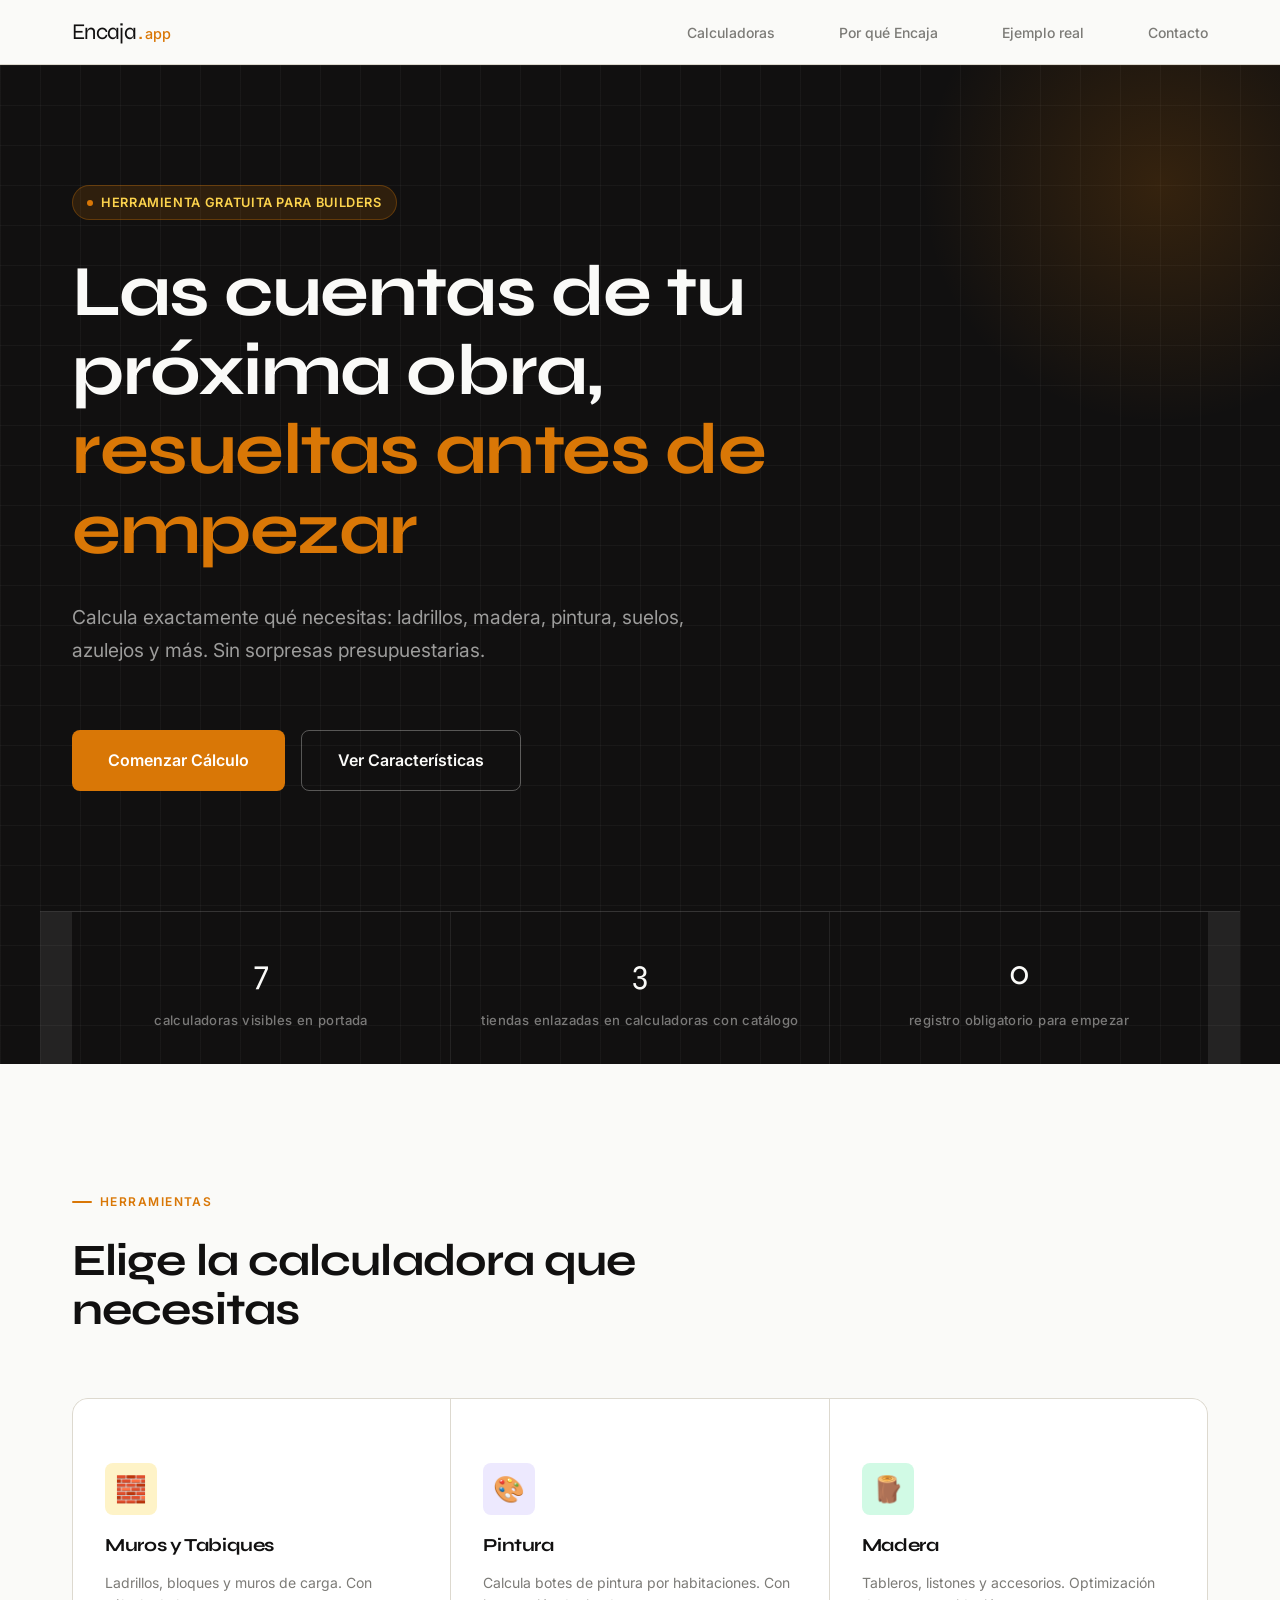
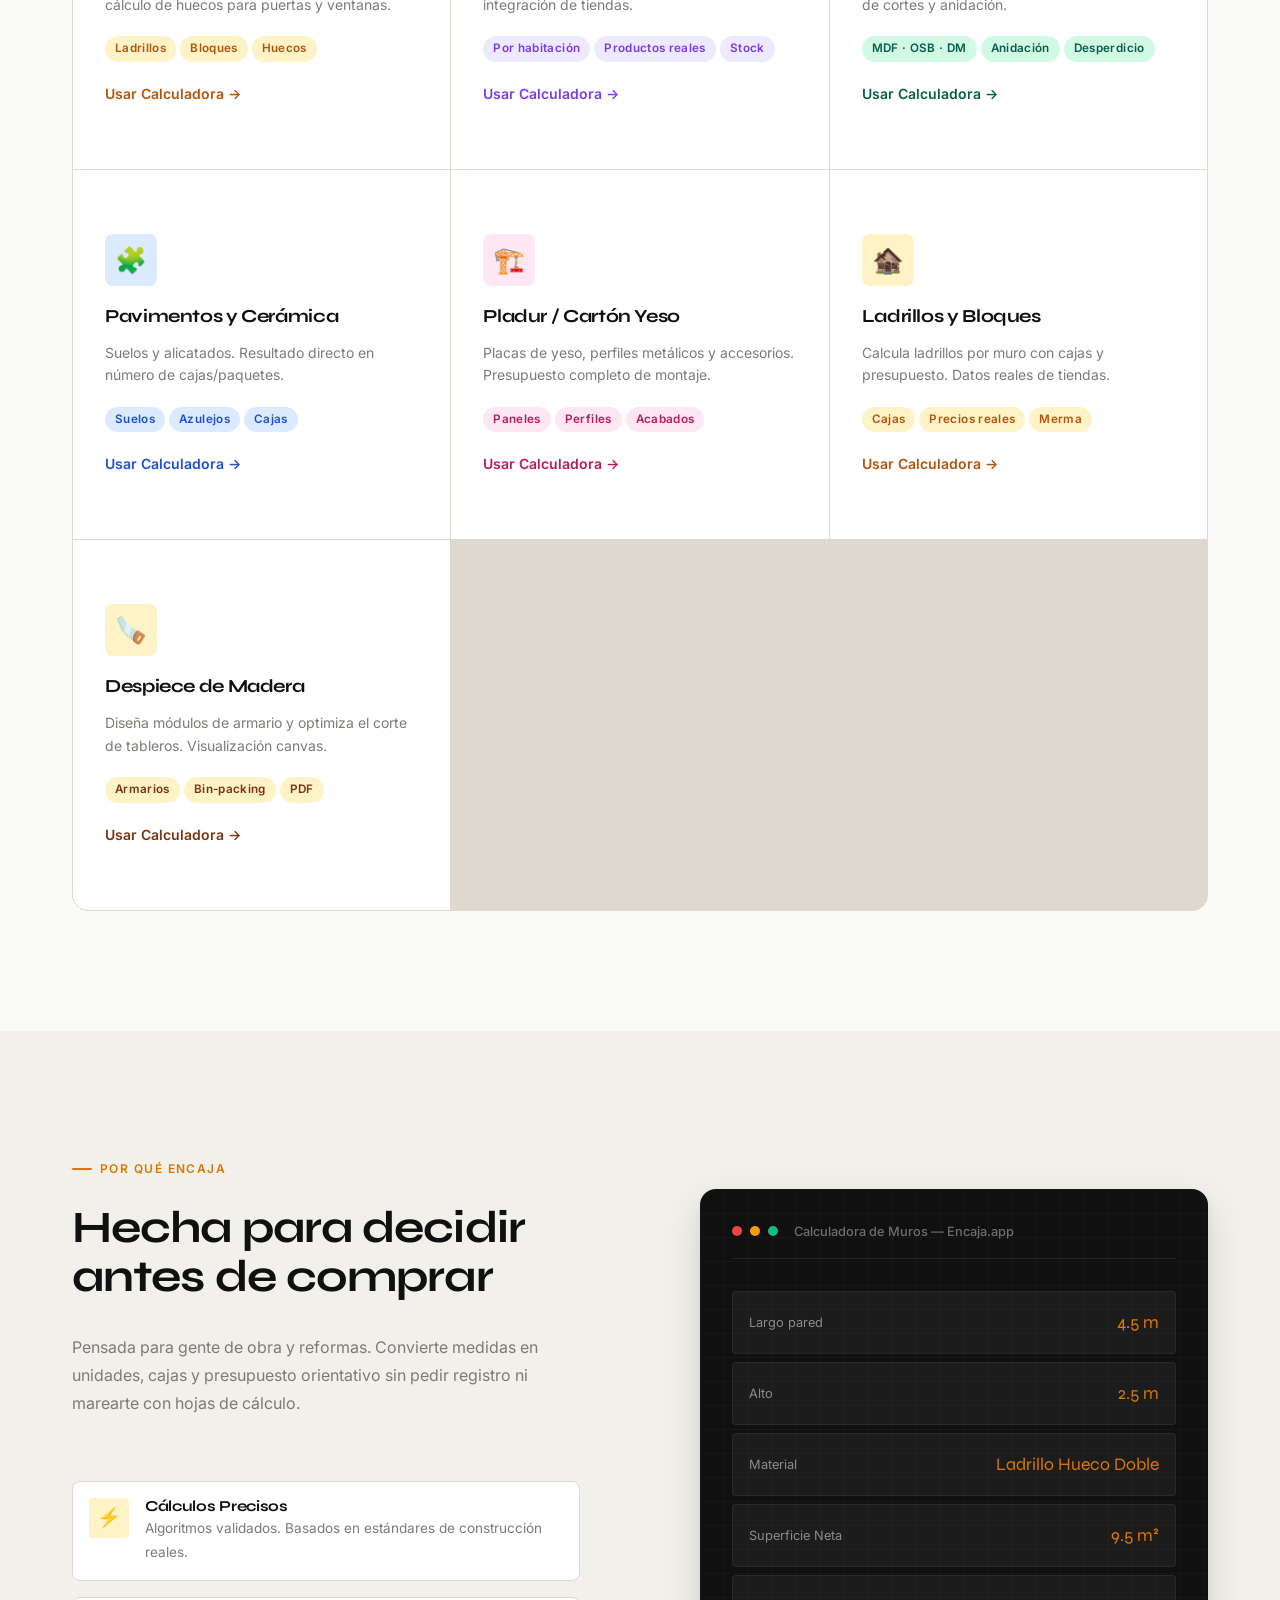
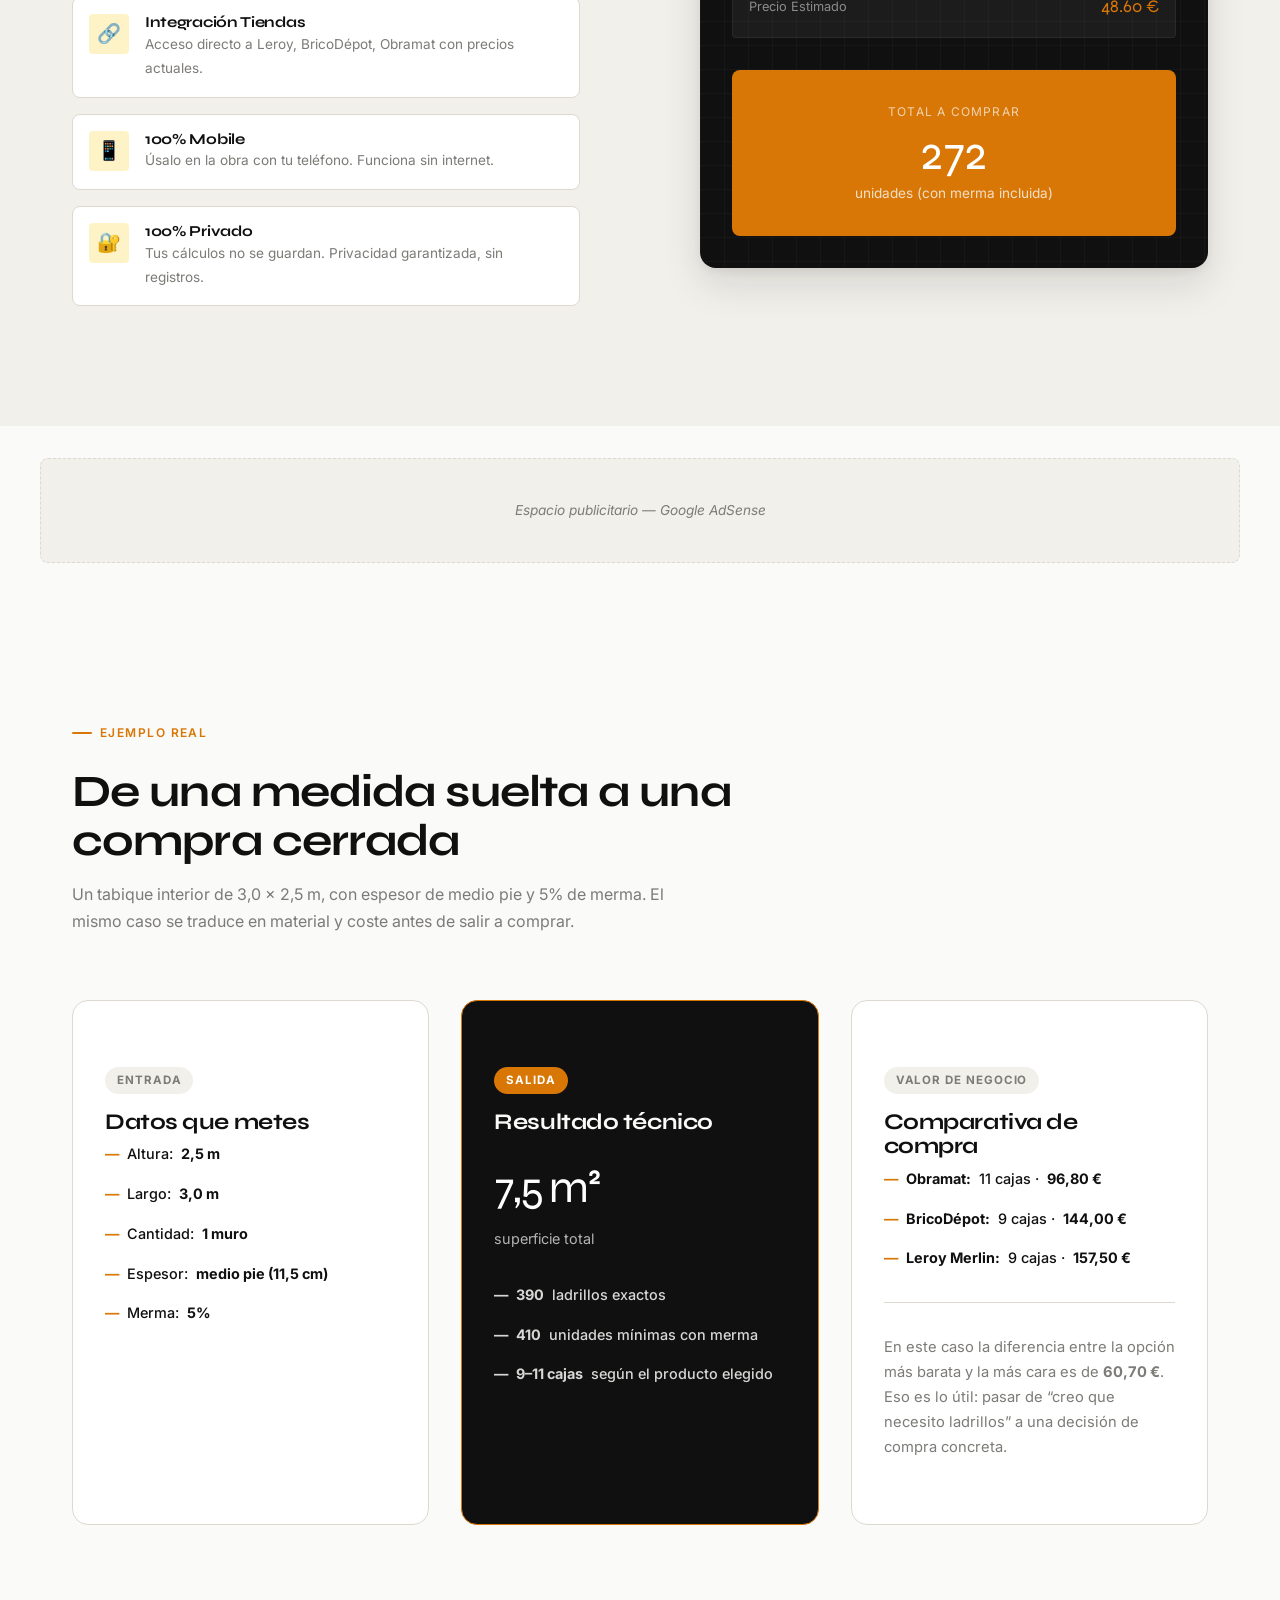
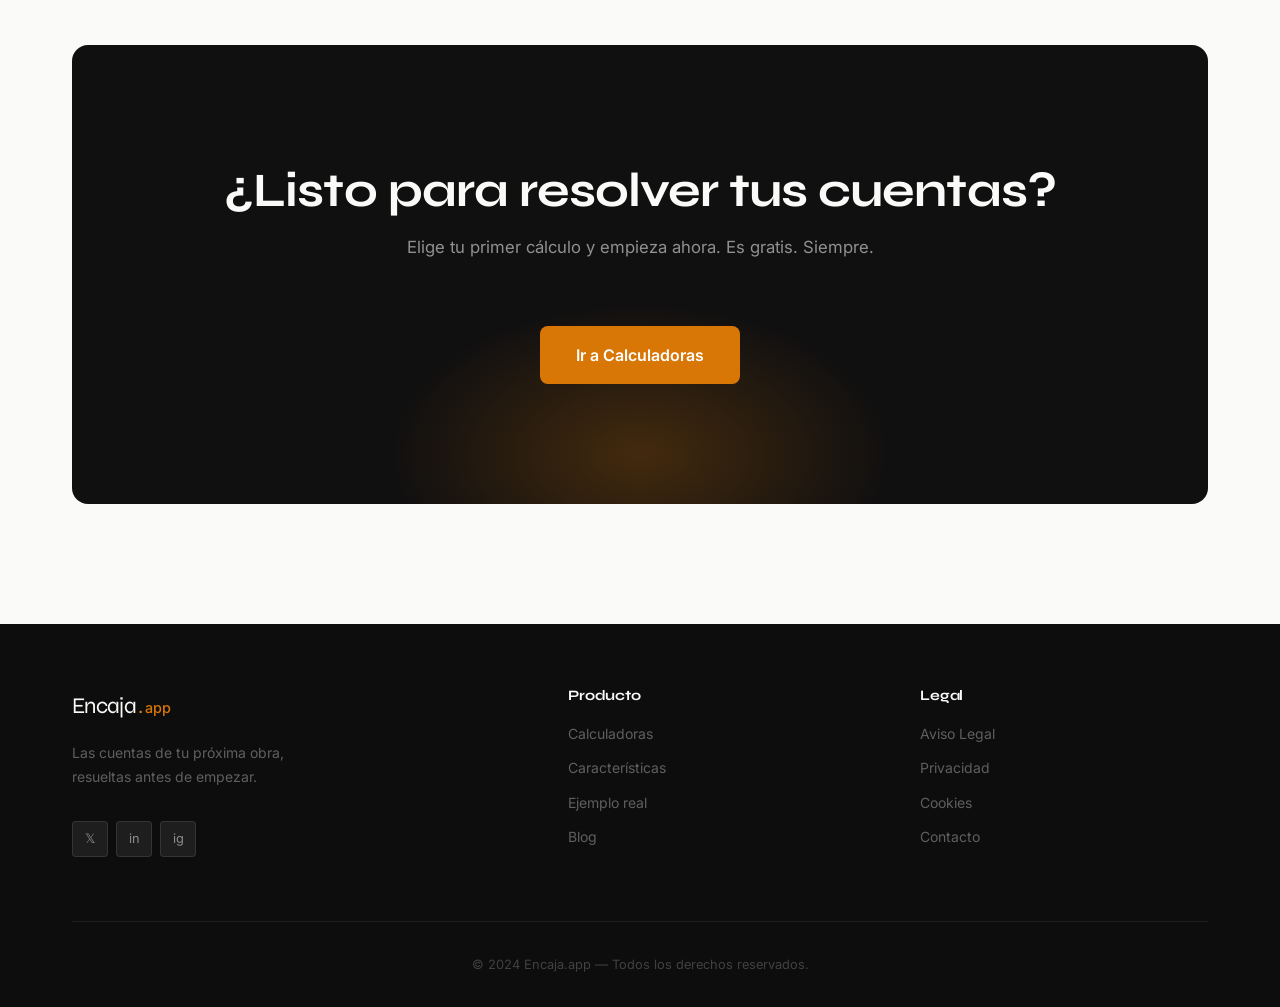
==== commit eda118fd: "Refine landing page and fix cut-plan PDF export" ====
--- a/index.html
+++ b/index.html
@@ -757,15 +757,23 @@
         font-style: italic;
     }
 
+    .section-intro {
+        max-width: 62ch;
+        color: var(--dust);
+        font-size: 1rem;
+        margin-top: var(--space-md);
+        line-height: 1.7;
+    }
+
     /* ====================================================
-       PRICING SECTION
+       EXAMPLE SECTION
     ==================================================== */
-    .section-pricing {
+    .section-example {
         padding-top: var(--space-2xl);
         padding-bottom: var(--space-2xl);
     }
 
-    .pricing-grid {
+    .example-grid {
         display: grid;
         grid-template-columns: repeat(3, 1fr);
         gap: var(--space-lg);
@@ -773,14 +781,14 @@
     }
 
     @media (max-width: 1024px) {
-        .pricing-grid { grid-template-columns: repeat(2, 1fr); }
+        .example-grid { grid-template-columns: repeat(2, 1fr); }
     }
 
     @media (max-width: 768px) {
-        .pricing-grid { grid-template-columns: 1fr; }
-    }
-
-    .pricing-card {
+        .example-grid { grid-template-columns: 1fr; }
+    }
+
+    .example-card {
         background: white;
         border: 1.5px solid var(--mist);
         border-radius: var(--radius-lg);
@@ -789,18 +797,18 @@
         transition: box-shadow var(--duration) var(--ease), transform var(--duration) var(--ease);
     }
 
-    .pricing-card:hover {
+    .example-card:hover {
         box-shadow: var(--shadow-md);
         transform: translateY(-4px);
     }
 
-    .pricing-card.is-current {
+    .example-card-output {
         border-color: var(--clay);
         background: var(--ink);
         color: var(--chalk);
     }
 
-    .pricing-badge {
+    .example-badge {
         display: inline-block;
         font-size: .72rem;
         font-weight: 700;
@@ -811,25 +819,25 @@
         margin-bottom: var(--space-md);
     }
 
-    .is-current .pricing-badge {
+    .example-card-output .example-badge {
         background: var(--clay);
         color: white;
     }
 
-    .pricing-card:not(.is-current) .pricing-badge {
+    .example-card:not(.example-card-output) .example-badge {
         background: var(--stone);
         color: var(--dust);
     }
 
-    .pricing-card h3 {
+    .example-card h3 {
         font-size: 1.4rem;
         margin-bottom: var(--space-sm);
         color: inherit;
     }
 
-    .is-current h3 { color: var(--chalk); }
-
-    .pricing-price {
+    .example-card-output h3 { color: var(--chalk); }
+
+    .example-metric {
         font-family: var(--font-display);
         font-size: 2.8rem;
         line-height: 1;
@@ -838,23 +846,30 @@
         color: var(--clay);
     }
 
-    .pricing-price sub {
-        font-family: var(--font-body);
-        font-size: 1rem;
+    .example-card-output .example-metric {
+        color: white;
+    }
+
+    .example-metric-label {
+        font-size: .9rem;
         color: var(--dust);
-        font-weight: 400;
-        letter-spacing: 0;
-    }
-
-    .pricing-features {
+        margin-top: calc(var(--space-lg) * -0.5);
+        margin-bottom: var(--space-lg);
+    }
+
+    .example-card-output .example-metric-label {
+        color: rgba(250,250,248,.7);
+    }
+
+    .example-list {
         list-style: none;
-        margin-bottom: var(--space-xl);
+        margin-bottom: 0;
         display: flex;
         flex-direction: column;
         gap: var(--space-md);
     }
 
-    .pricing-features li {
+    .example-list li {
         display: flex;
         gap: var(--space-sm);
         font-size: .9rem;
@@ -862,19 +877,30 @@
         font-weight: 500;
     }
 
-    .is-current .pricing-features li { color: rgba(250,250,248,.85); }
-
-    .pricing-features li::before {
-        content: '✓';
+    .example-card-output .example-list li { color: rgba(250,250,248,.85); }
+
+    .example-list li::before {
+        content: '—';
         color: var(--clay);
         font-weight: 700;
     }
 
-    .pricing-card .btn { width: 100%; }
-
-    .pricing-card:not(.is-current) .btn-primary {
-        background: var(--ink);
-        color: white;
+    .example-card-output .example-list li::before {
+        color: rgba(250,250,248,.85);
+    }
+
+    .example-note {
+        margin-top: var(--space-lg);
+        padding-top: var(--space-lg);
+        border-top: 1px solid var(--mist);
+        color: var(--dust);
+        font-size: .92rem;
+        line-height: 1.7;
+    }
+
+    .example-card-output .example-note {
+        border-top-color: rgba(250,250,248,.12);
+        color: rgba(250,250,248,.72);
     }
 
     /* ====================================================
@@ -1040,7 +1066,7 @@
                 <ul class="nav-links" role="list">
                     <li><a href="#calculadoras">Calculadoras</a></li>
                     <li><a href="#features">Por qué Encaja</a></li>
-                    <li><a href="#pricing">Planes</a></li>
+                    <li><a href="#ejemplo">Ejemplo real</a></li>
                     <li><a href="#contact">Contacto</a></li>
                 </ul>
             </div>
@@ -1072,16 +1098,16 @@
 
             <div class="hero-bottom container">
                 <div class="hero-stat">
-                    <span class="hero-stat-num">50<span>k+</span></span>
-                    <span class="hero-stat-label">Cálculos realizados</span>
+                    <span class="hero-stat-num">7</span>
+                    <span class="hero-stat-label">calculadoras visibles en portada</span>
                 </div>
                 <div class="hero-stat">
-                    <span class="hero-stat-num">15<span>k+</span></span>
-                    <span class="hero-stat-label">Usuarios activos</span>
+                    <span class="hero-stat-num">3</span>
+                    <span class="hero-stat-label">tiendas enlazadas en calculadoras con catálogo</span>
                 </div>
                 <div class="hero-stat">
-                    <span class="hero-stat-num">€5<span>M+</span></span>
-                    <span class="hero-stat-label">En materiales calculados</span>
+                    <span class="hero-stat-num">0</span>
+                    <span class="hero-stat-label">registro obligatorio para empezar</span>
                 </div>
             </div>
         </section>
@@ -1197,10 +1223,10 @@
 
                     <div class="features-copy">
                         <span class="section-label">Por qué Encaja</span>
-                        <h2 id="features-heading">La plataforma que los profesionales usan</h2>
+                        <h2 id="features-heading">Hecha para decidir antes de comprar</h2>
                         <p>
-                            Diseñada por y para gente de obra. Cada cálculo está validado contra
-                            estándares reales de construcción española. Sin florituras, sin registros.
+                            Pensada para gente de obra y reformas. Convierte medidas en unidades,
+                            cajas y presupuesto orientativo sin pedir registro ni marearte con hojas de cálculo.
                         </p>
 
                         <div class="features-list" role="list">
@@ -1283,58 +1309,56 @@
             </div>
         </div>
 
-        <!-- ====== PRICING ====== -->
-        <section class="section-pricing" id="pricing" aria-labelledby="pricing-heading">
+        <!-- ====== EJEMPLO REAL ====== -->
+        <section class="section-example" id="ejemplo" aria-labelledby="example-heading">
             <div class="container">
                 <div class="section-head">
-                    <span class="section-label">Planes</span>
-                    <h2 id="pricing-heading">Ahora gratis. Siempre.</h2>
+                    <span class="section-label">Ejemplo real</span>
+                    <h2 id="example-heading">De una medida suelta a una compra cerrada</h2>
+                    <p class="section-intro">
+                        Un tabique interior de 3,0 × 2,5 m, con espesor de medio pie y 5% de merma.
+                        El mismo caso se traduce en material y coste antes de salir a comprar.
+                    </p>
                 </div>
 
-                <div class="pricing-grid">
-
-                    <!-- Gratuito -->
-                    <div class="pricing-card is-current">
-                        <span class="pricing-badge">Plan Actual</span>
-                        <h3>Gratuito</h3>
-                        <p class="pricing-price">€0<sub>/mes</sub></p>
-                        <ul class="pricing-features" aria-label="Características del plan gratuito">
-                            <li>Todas las calculadoras</li>
-                            <li>Cálculos ilimitados</li>
-                            <li>Sin registro</li>
-                            <li>100% privado</li>
+                <div class="example-grid">
+
+                    <div class="example-card example-card-input">
+                        <span class="example-badge">Entrada</span>
+                        <h3>Datos que metes</h3>
+                        <ul class="example-list" aria-label="Datos de entrada del cálculo">
+                            <li>Altura: <strong>2,5 m</strong></li>
+                            <li>Largo: <strong>3,0 m</strong></li>
+                            <li>Cantidad: <strong>1 muro</strong></li>
+                            <li>Espesor: <strong>medio pie (11,5 cm)</strong></li>
+                            <li>Merma: <strong>5%</strong></li>
                         </ul>
-                        <a href="#calculadoras" class="btn btn-primary">Comenzar ahora</a>
                     </div>
 
-                    <!-- Premium -->
-                    <div class="pricing-card">
-                        <span class="pricing-badge">Próximamente</span>
-                        <h3>Premium</h3>
-                        <p class="pricing-price">€4.99<sub>/mes</sub></p>
-                        <ul class="pricing-features" aria-label="Características del plan premium">
-                            <li>Todo lo de Gratuito</li>
-                            <li>Presupuestos en PDF</li>
-                            <li>Historial guardado</li>
-                            <li>Integración con APIs</li>
-                            <li>Soporte prioritario</li>
+                    <div class="example-card example-card-output">
+                        <span class="example-badge">Salida</span>
+                        <h3>Resultado técnico</h3>
+                        <div class="example-metric">7,5 m²</div>
+                        <p class="example-metric-label">superficie total</p>
+                        <ul class="example-list" aria-label="Resultado técnico del cálculo">
+                            <li><strong>390</strong> ladrillos exactos</li>
+                            <li><strong>410</strong> unidades mínimas con merma</li>
+                            <li><strong>9–11 cajas</strong> según el producto elegido</li>
                         </ul>
-                        <button class="btn btn-primary" disabled>Próximamente</button>
                     </div>
 
-                    <!-- Empresa -->
-                    <div class="pricing-card">
-                        <span class="pricing-badge">Próximamente</span>
-                        <h3>Empresa</h3>
-                        <p class="pricing-price">Contactar</p>
-                        <ul class="pricing-features" aria-label="Características del plan empresa">
-                            <li>Todo lo de Premium</li>
-                            <li>API propia</li>
-                            <li>Integración personalizada</li>
-                            <li>Equipo dedicado</li>
-                            <li>Formación incluida</li>
+                    <div class="example-card example-card-business">
+                        <span class="example-badge">Valor de negocio</span>
+                        <h3>Comparativa de compra</h3>
+                        <ul class="example-list" aria-label="Comparativa de compra entre tiendas">
+                            <li><strong>Obramat:</strong> 11 cajas · <strong>96,80 €</strong></li>
+                            <li><strong>BricoDépot:</strong> 9 cajas · <strong>144,00 €</strong></li>
+                            <li><strong>Leroy Merlin:</strong> 9 cajas · <strong>157,50 €</strong></li>
                         </ul>
-                        <button class="btn btn-outline" disabled>Contactar</button>
+                        <p class="example-note">
+                            En este caso la diferencia entre la opción más barata y la más cara es de <strong>60,70 €</strong>.
+                            Eso es lo útil: pasar de “creo que necesito ladrillos” a una decisión de compra concreta.
+                        </p>
                     </div>
 
                 </div>
@@ -1374,7 +1398,7 @@
                         <ul>
                             <li><a href="#calculadoras">Calculadoras</a></li>
                             <li><a href="#features">Características</a></li>
-                            <li><a href="#pricing">Pricing</a></li>
+                            <li><a href="#ejemplo">Ejemplo real</a></li>
                             <li><a href="#">Blog</a></li>
                         </ul>
                     </div>
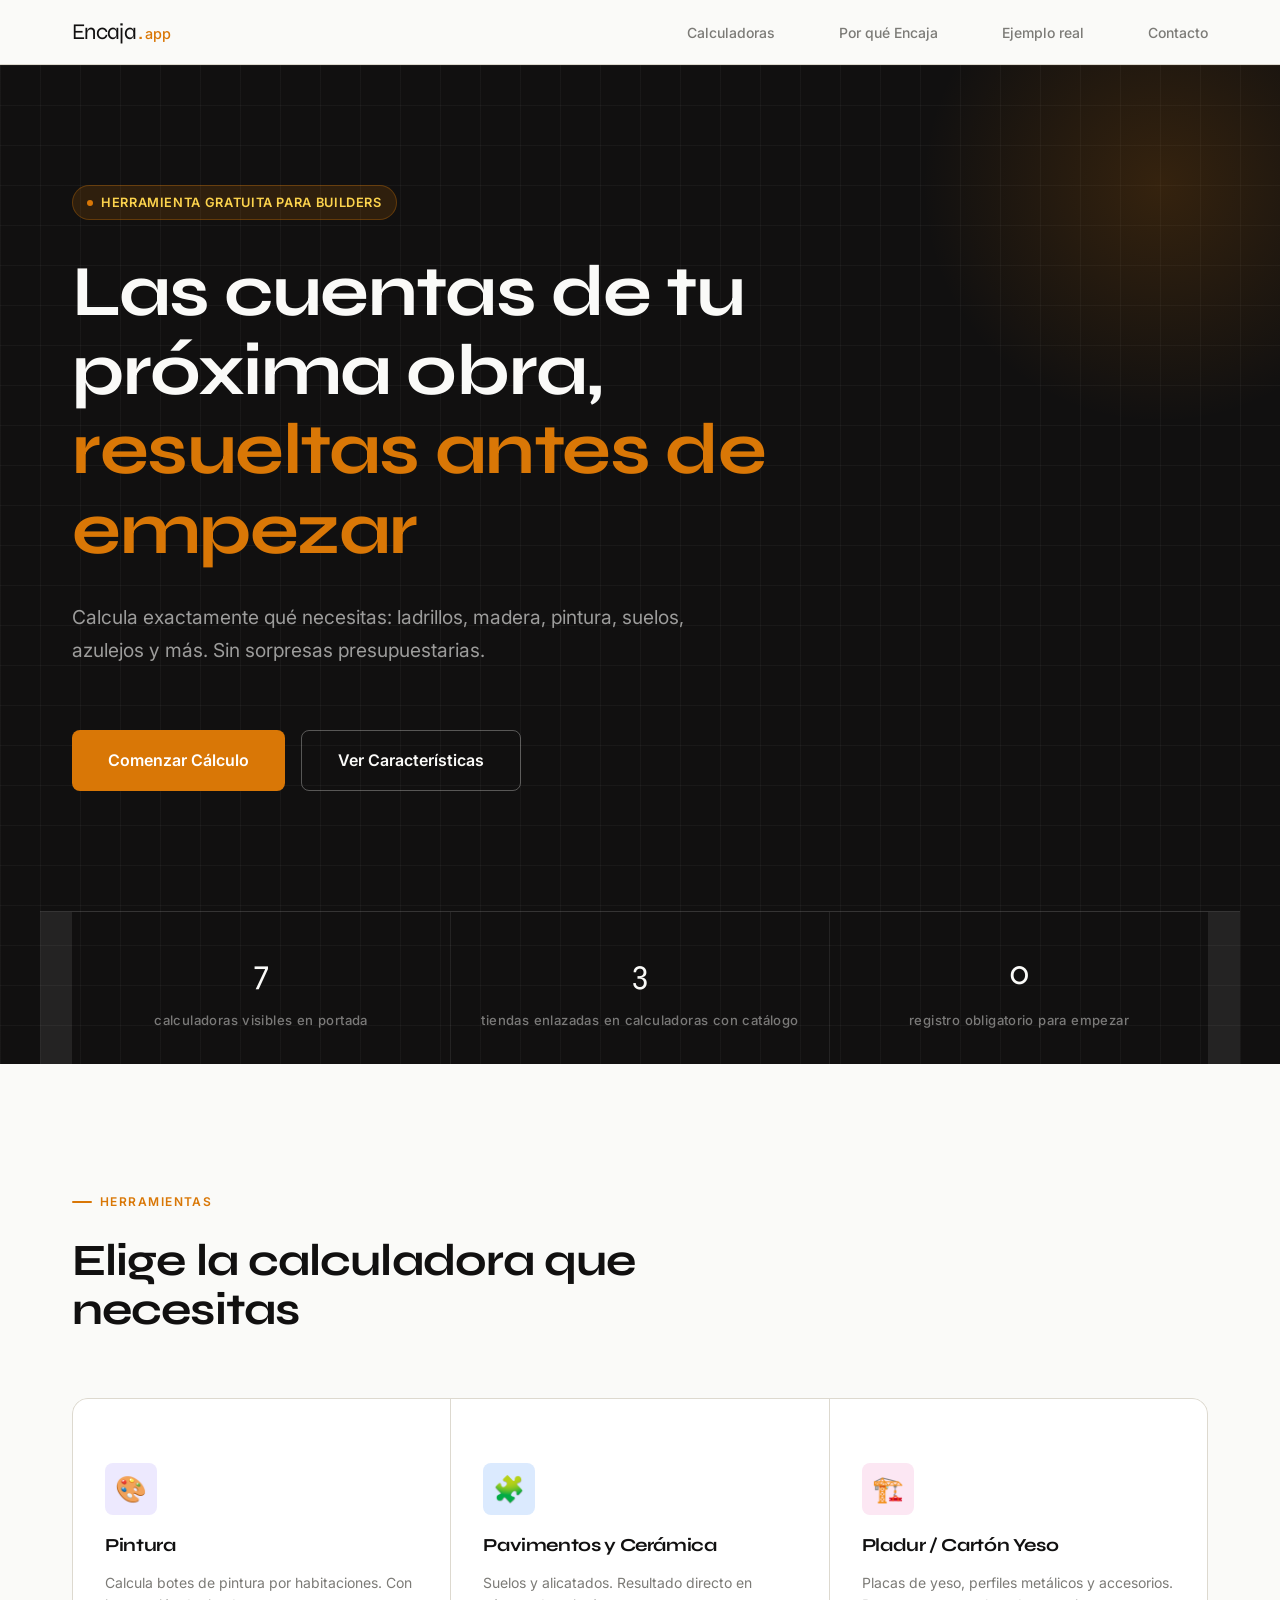
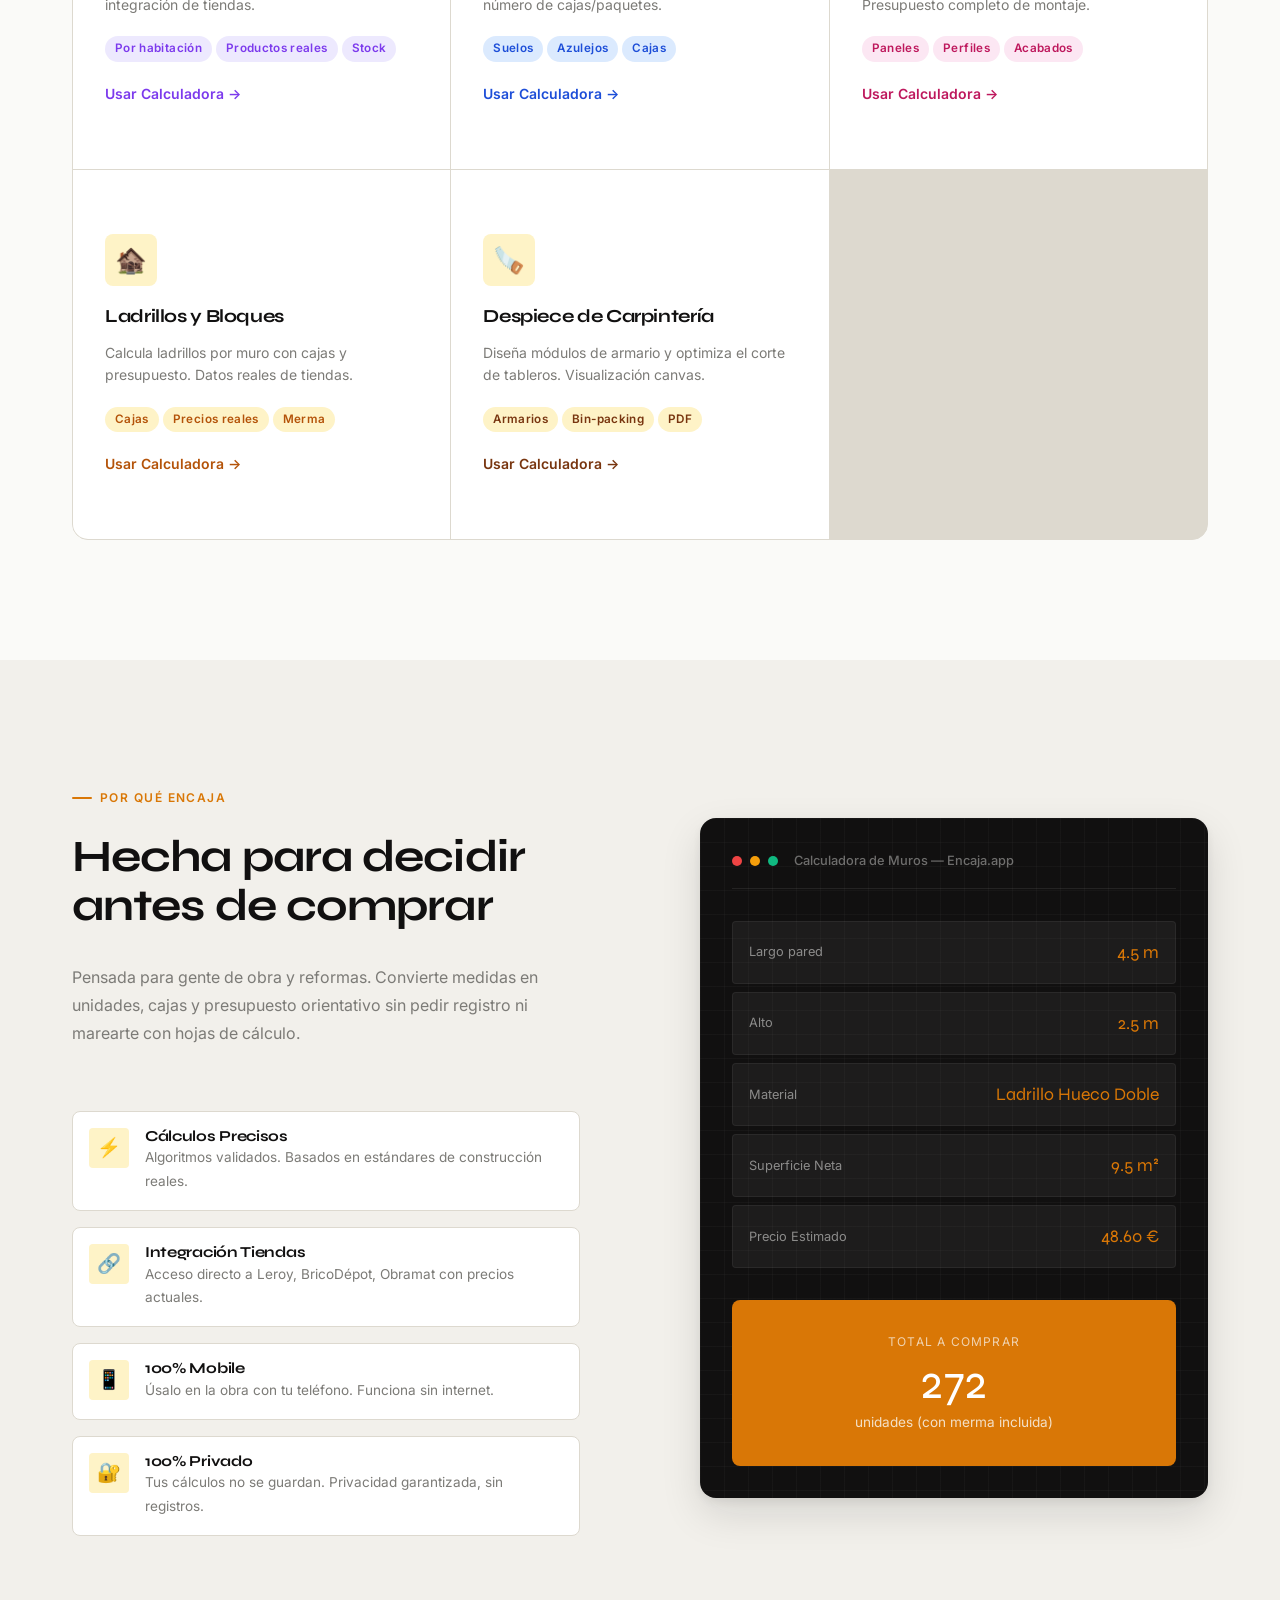
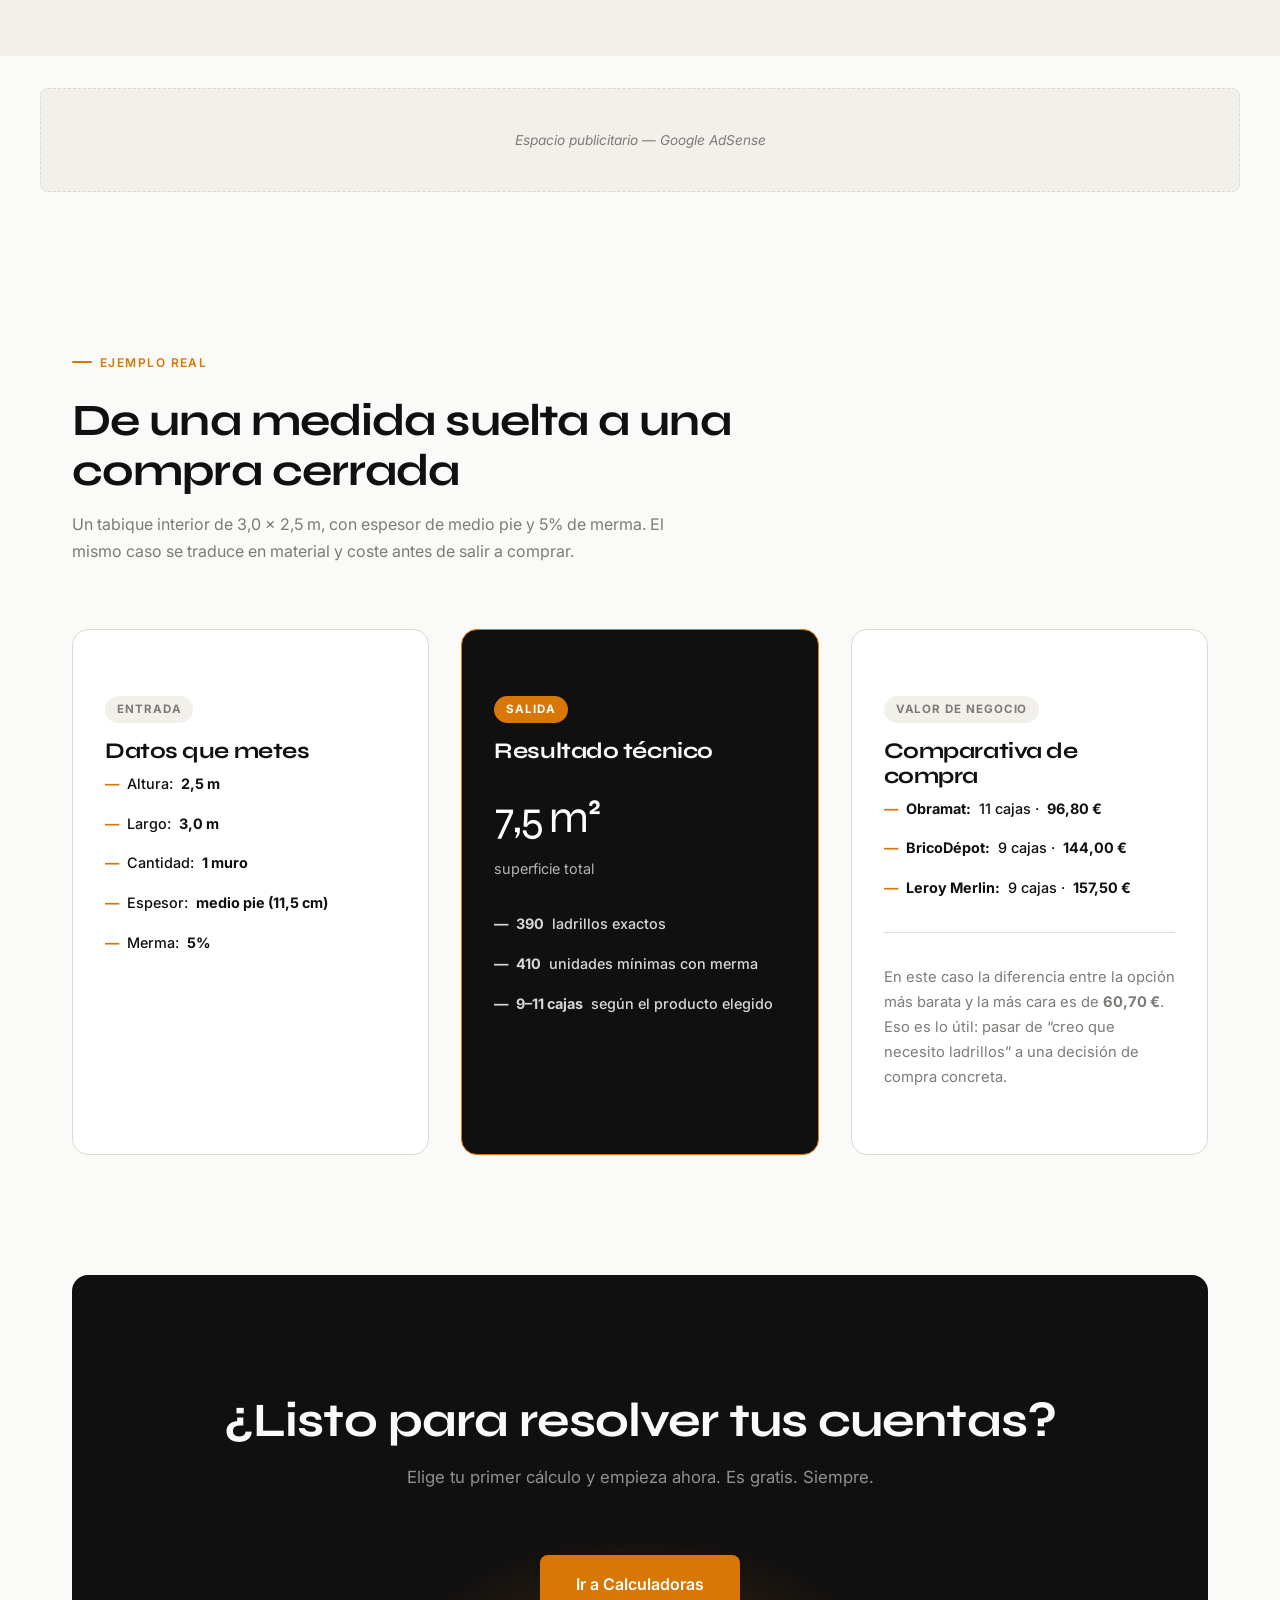
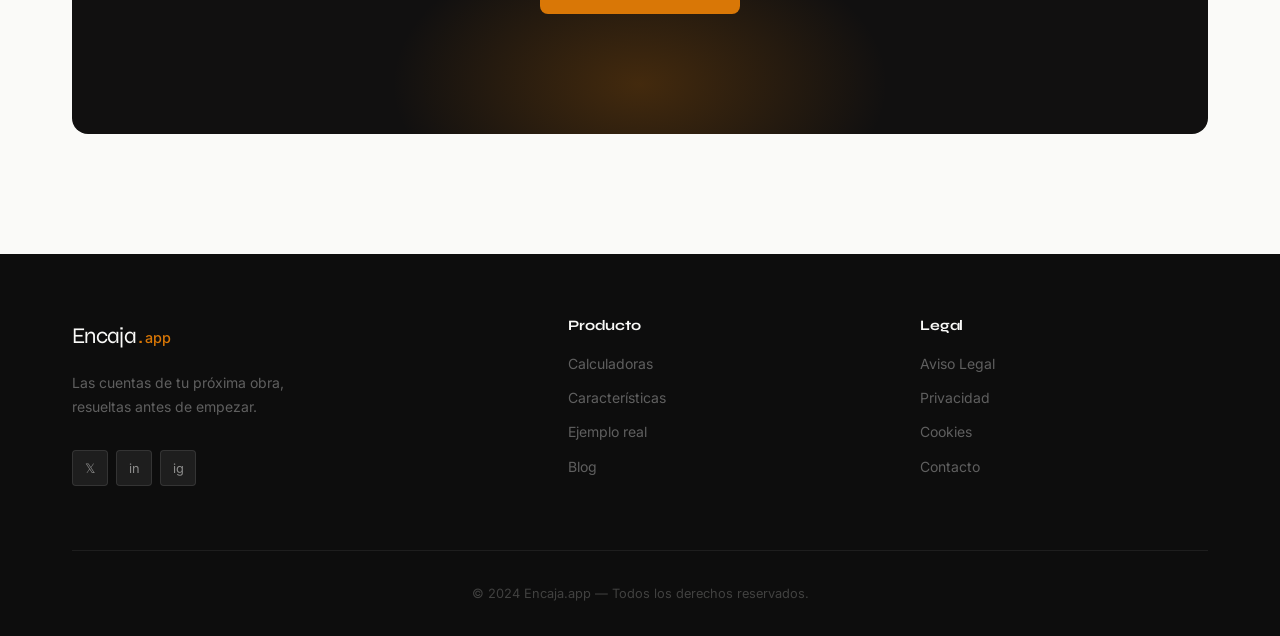
==== commit 05ed95b3: "Polish reports and despiece flow" ====
--- a/index.html
+++ b/index.html
@@ -1122,19 +1122,6 @@
 
                 <div class="calc-grid" role="list">
 
-                    <!-- Muros y Tabiques -->
-                    <a href="calculadoras/muros.html" class="calc-card calc-muros" role="listitem" aria-label="Abrir calculadora de Muros y Tabiques">
-                        <div class="calc-card-icon" aria-hidden="true">🧱</div>
-                        <h3>Muros y Tabiques</h3>
-                        <p>Ladrillos, bloques y muros de carga. Con cálculo de huecos para puertas y ventanas.</p>
-                        <div class="calc-tags" aria-label="Características">
-                            <span class="calc-tag">Ladrillos</span>
-                            <span class="calc-tag">Bloques</span>
-                            <span class="calc-tag">Huecos</span>
-                        </div>
-                        <span class="calc-cta">Usar Calculadora</span>
-                    </a>
-
                     <!-- Pintura -->
                     <a href="calculadoras/pintura.html" class="calc-card calc-pintura" role="listitem" aria-label="Abrir calculadora de Pintura">
                         <div class="calc-card-icon" aria-hidden="true">🎨</div>
@@ -1148,19 +1135,6 @@
                         <span class="calc-cta">Usar Calculadora</span>
                     </a>
 
-                    <!-- Madera / Despiece -->
-                    <a href="calculadoras/depiece.html" class="calc-card calc-madera" role="listitem" aria-label="Abrir calculadora de Madera y Despiece">
-                        <div class="calc-card-icon" aria-hidden="true">🪵</div>
-                        <h3>Madera</h3>
-                        <p>Tableros, listones y accesorios. Optimización de cortes y anidación.</p>
-                        <div class="calc-tags" aria-label="Características">
-                            <span class="calc-tag">MDF · OSB · DM</span>
-                            <span class="calc-tag">Anidación</span>
-                            <span class="calc-tag">Desperdicio</span>
-                        </div>
-                        <span class="calc-cta">Usar Calculadora</span>
-                    </a>
-
                     <!-- Pavimentos -->
                     <a href="calculadoras/pavimentos.html" class="calc-card calc-pavimentos" role="listitem" aria-label="Abrir calculadora de Pavimentos y Cerámica">
                         <div class="calc-card-icon" aria-hidden="true">🧩</div>
@@ -1201,9 +1175,9 @@
                     </a>
 
                     <!-- Despiece de Carpintería -->
-                    <a href="calculadoras/depiece.html" class="calc-card calc-depiece" role="listitem" aria-label="Abrir calculadora de Despiece de Carpintería">
+                    <a href="calculadoras/despiece.html" class="calc-card calc-depiece" role="listitem" aria-label="Abrir calculadora de Despiece de Carpintería">
                         <div class="calc-card-icon" aria-hidden="true">🪚</div>
-                        <h3>Despiece de Madera</h3>
+                        <h3>Despiece de Carpintería</h3>
                         <p>Diseña módulos de armario y optimiza el corte de tableros. Visualización canvas.</p>
                         <div class="calc-tags" aria-label="Características">
                             <span class="calc-tag">Armarios</span>
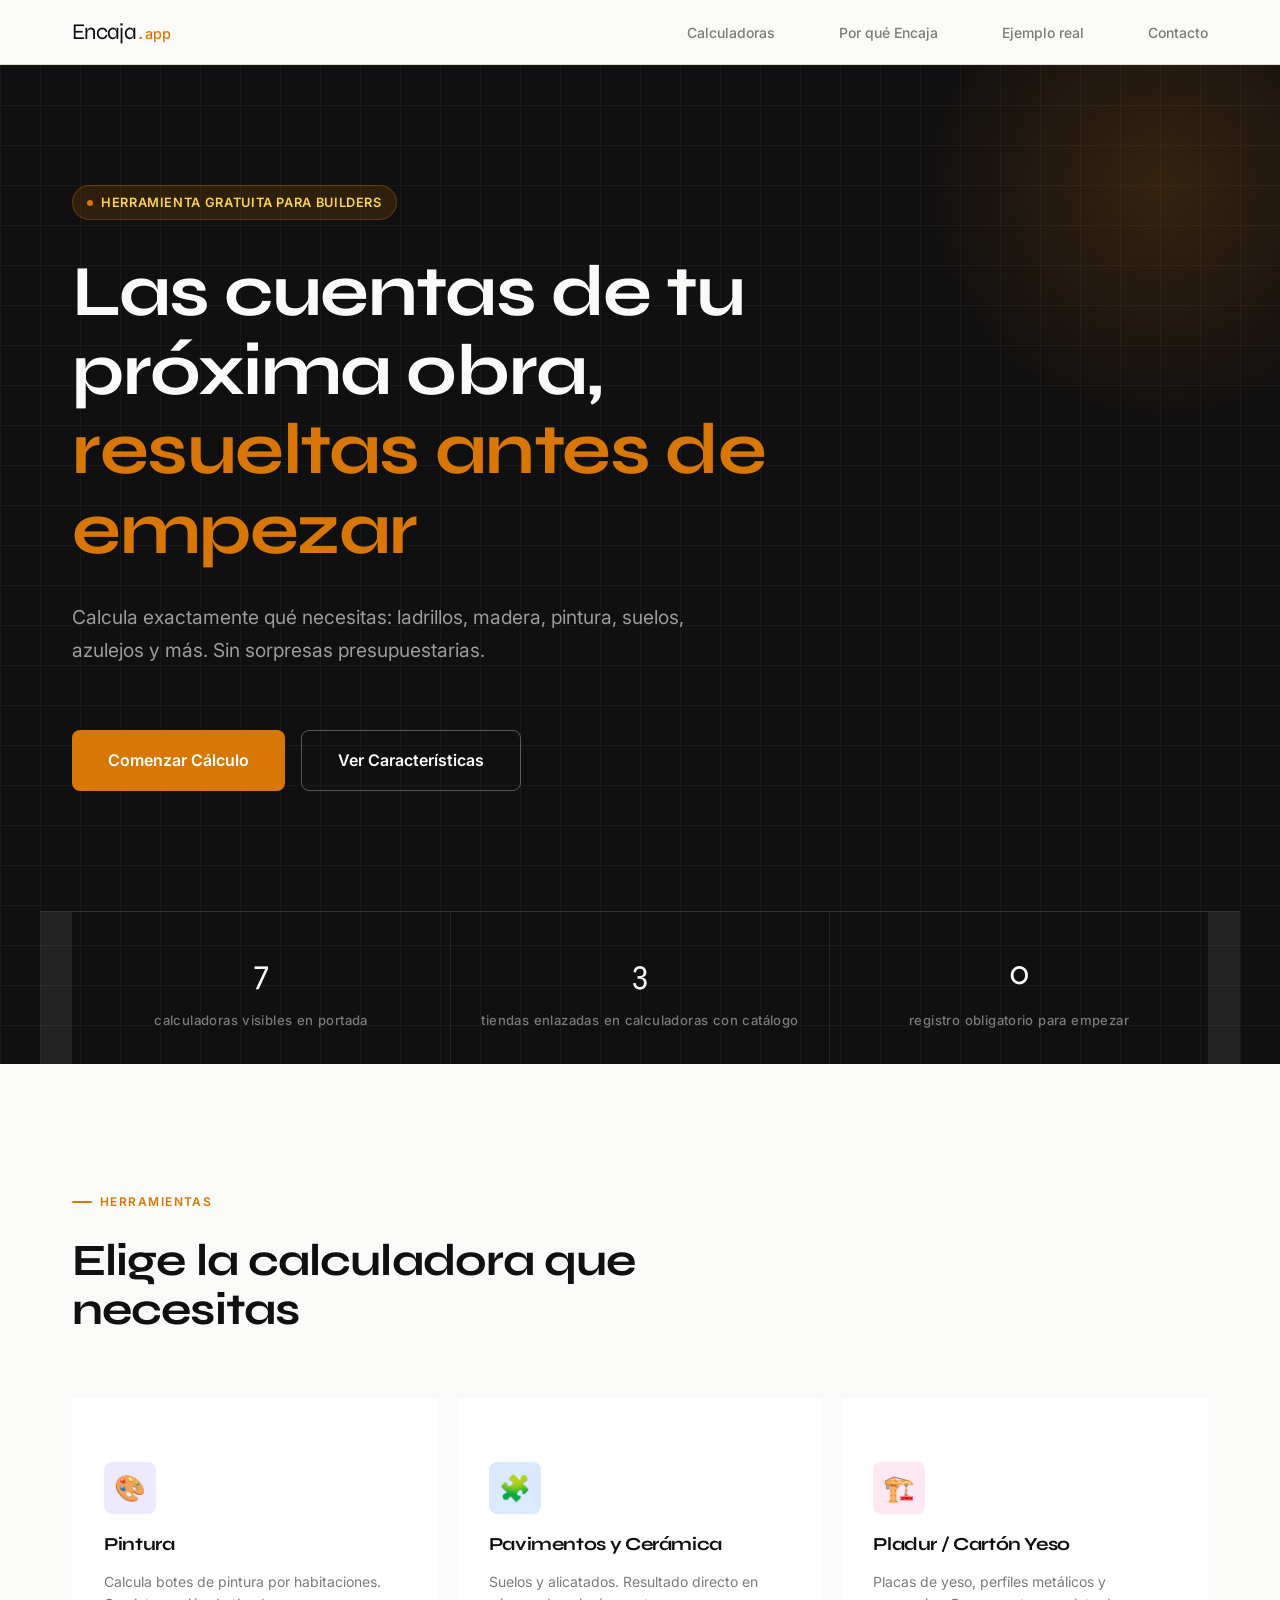
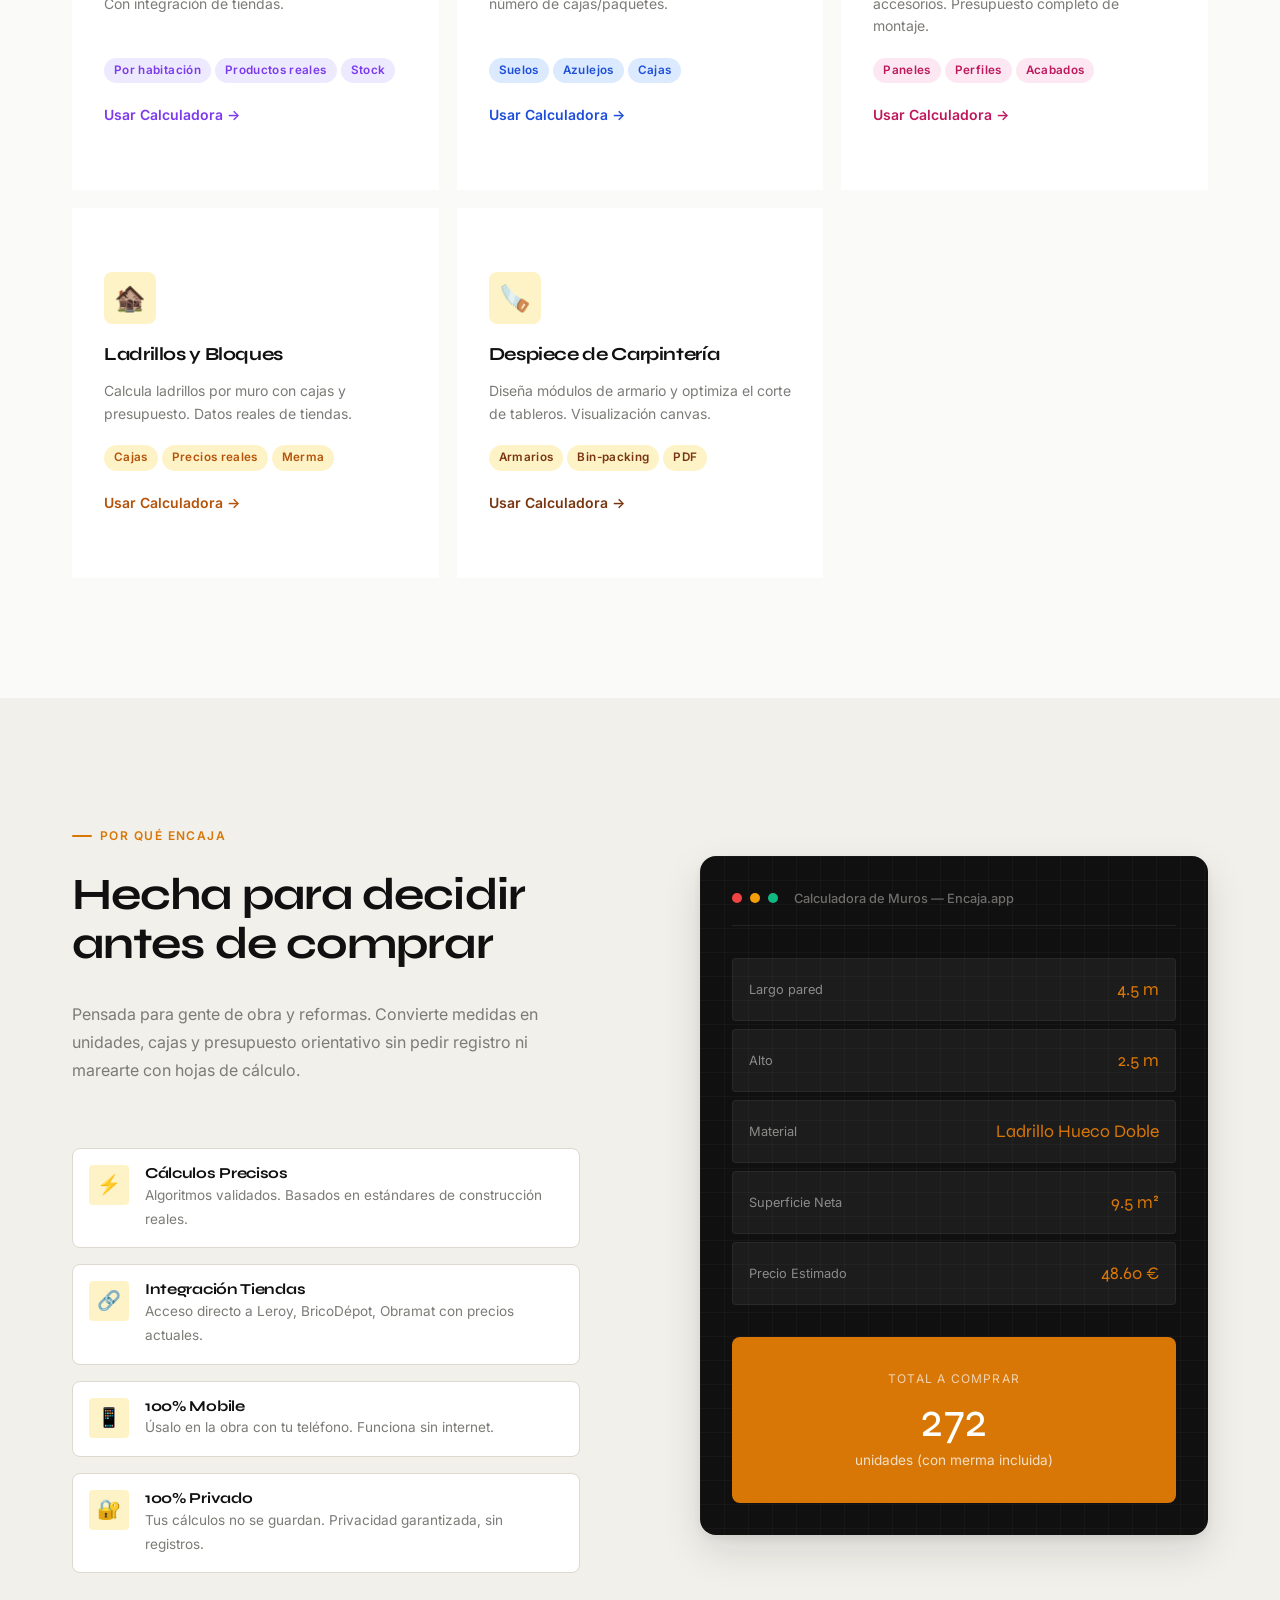
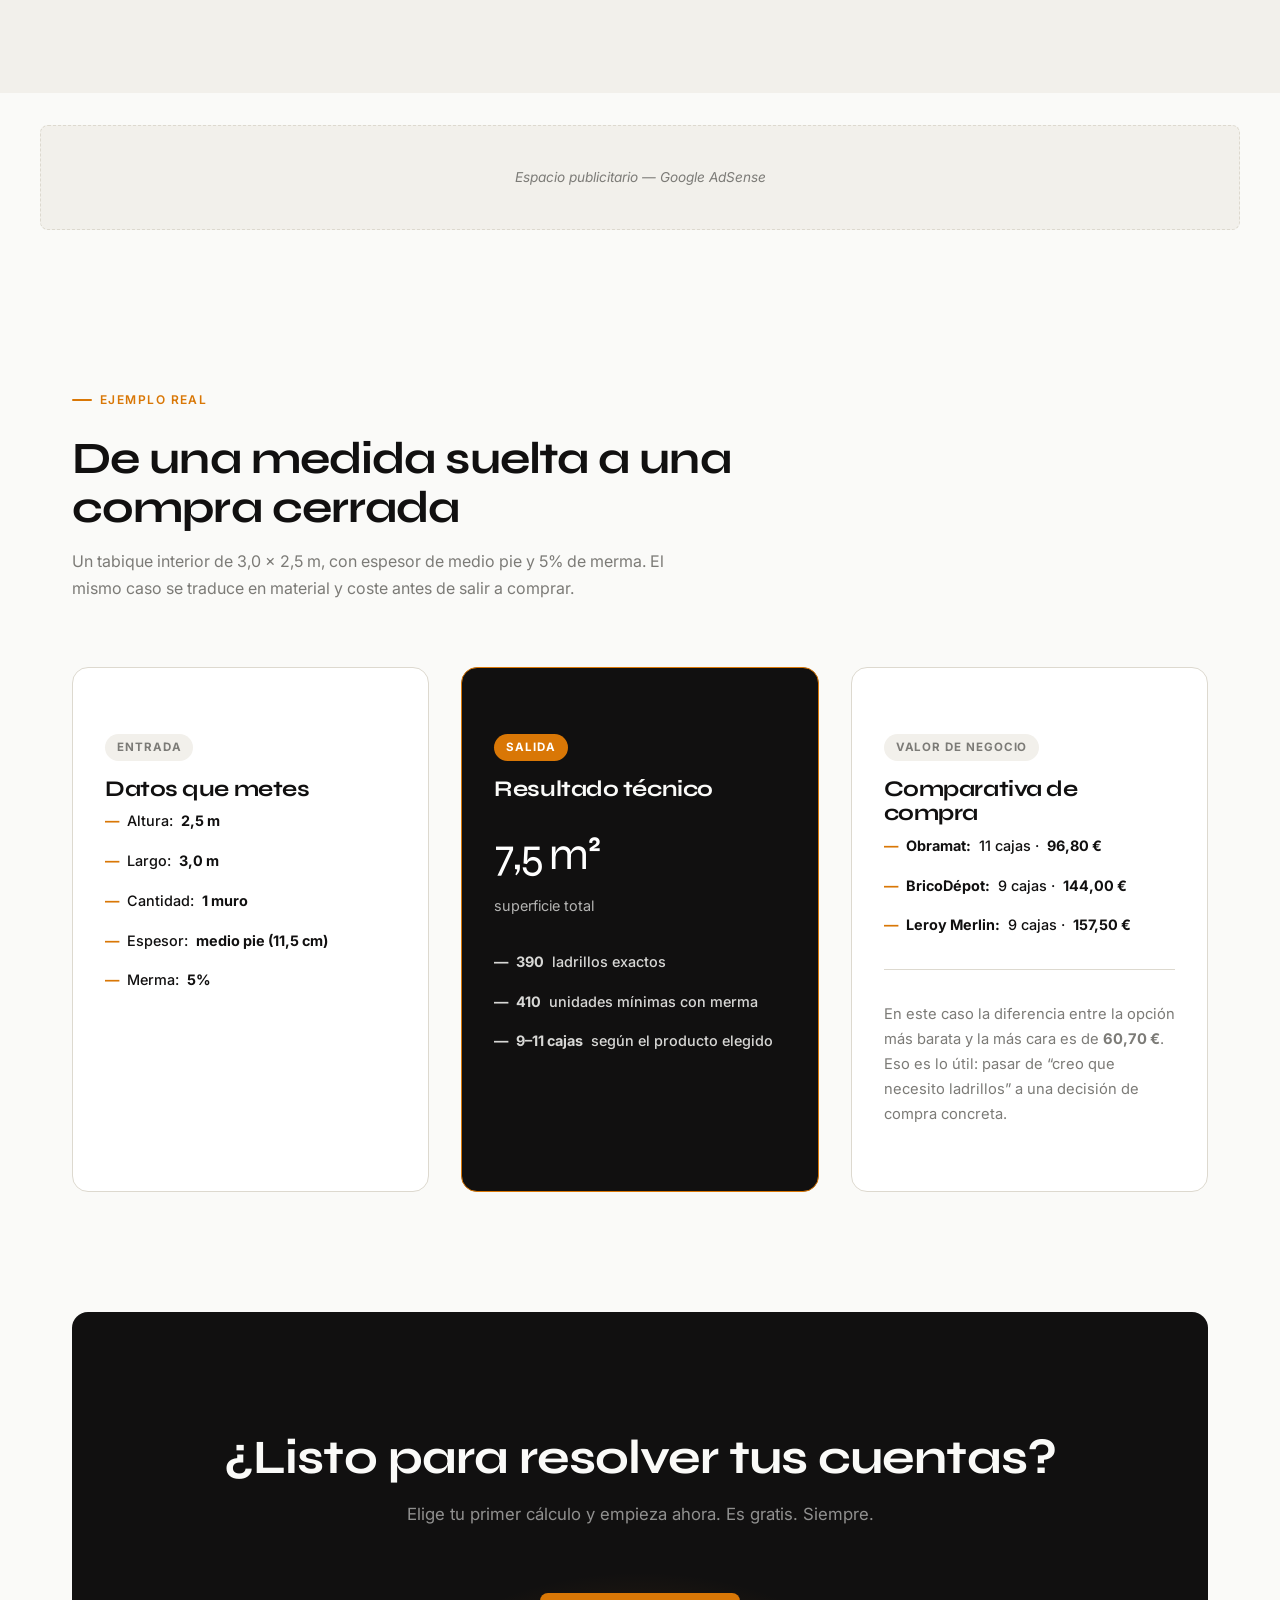
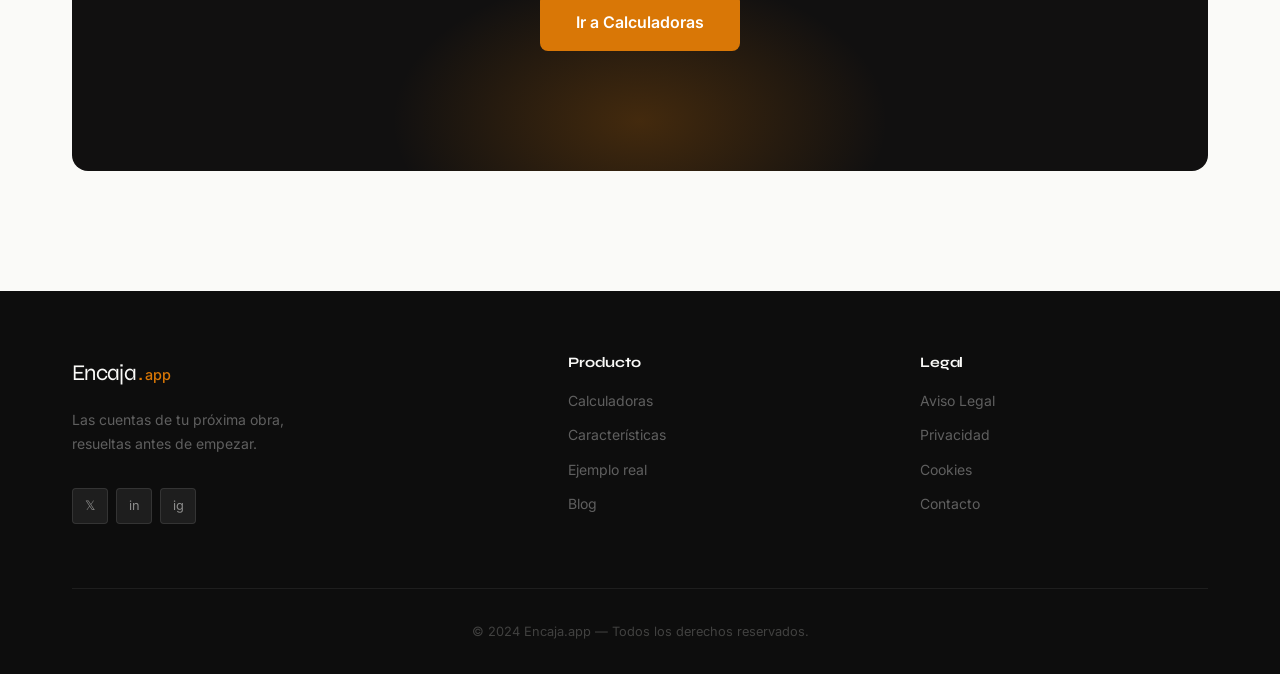
==== commit 68ffbb94: "Improve report export and cut-plan output" ====
--- a/index.html
+++ b/index.html
@@ -414,16 +414,13 @@
 
     .calc-grid {
         display: grid;
-        grid-template-columns: repeat(3, 1fr);
-        gap: 1px;
-        background: var(--mist);
-        border: 1px solid var(--mist);
-        border-radius: var(--radius-lg);
-        overflow: hidden;
-    }
-
-    @media (max-width: 1024px) {
-        .calc-grid { grid-template-columns: repeat(2, 1fr); }
+        grid-template-columns: repeat(3, minmax(0, 1fr));
+        gap: 18px;
+        align-items: stretch;
+    }
+
+    @media (max-width: 1100px) {
+        .calc-grid { grid-template-columns: repeat(2, minmax(0, 1fr)); }
     }
 
     @media (max-width: 480px) {
